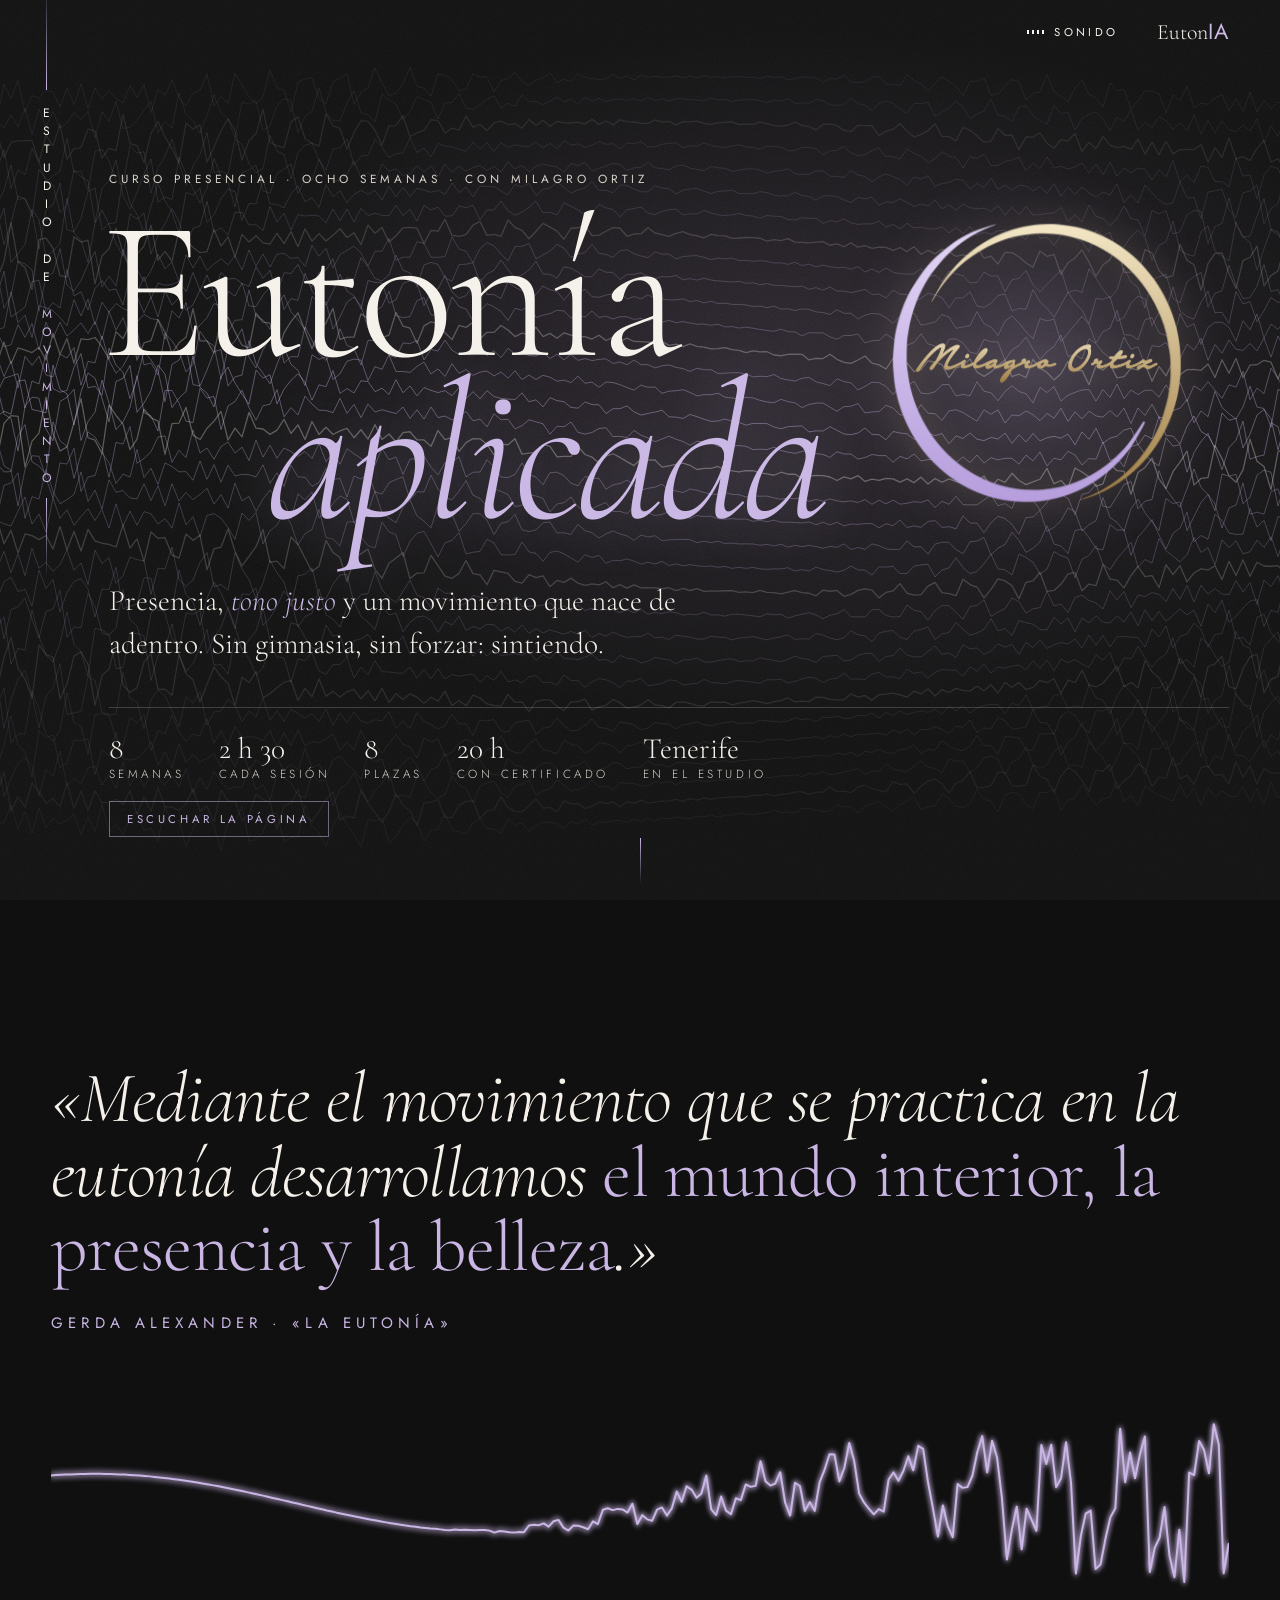
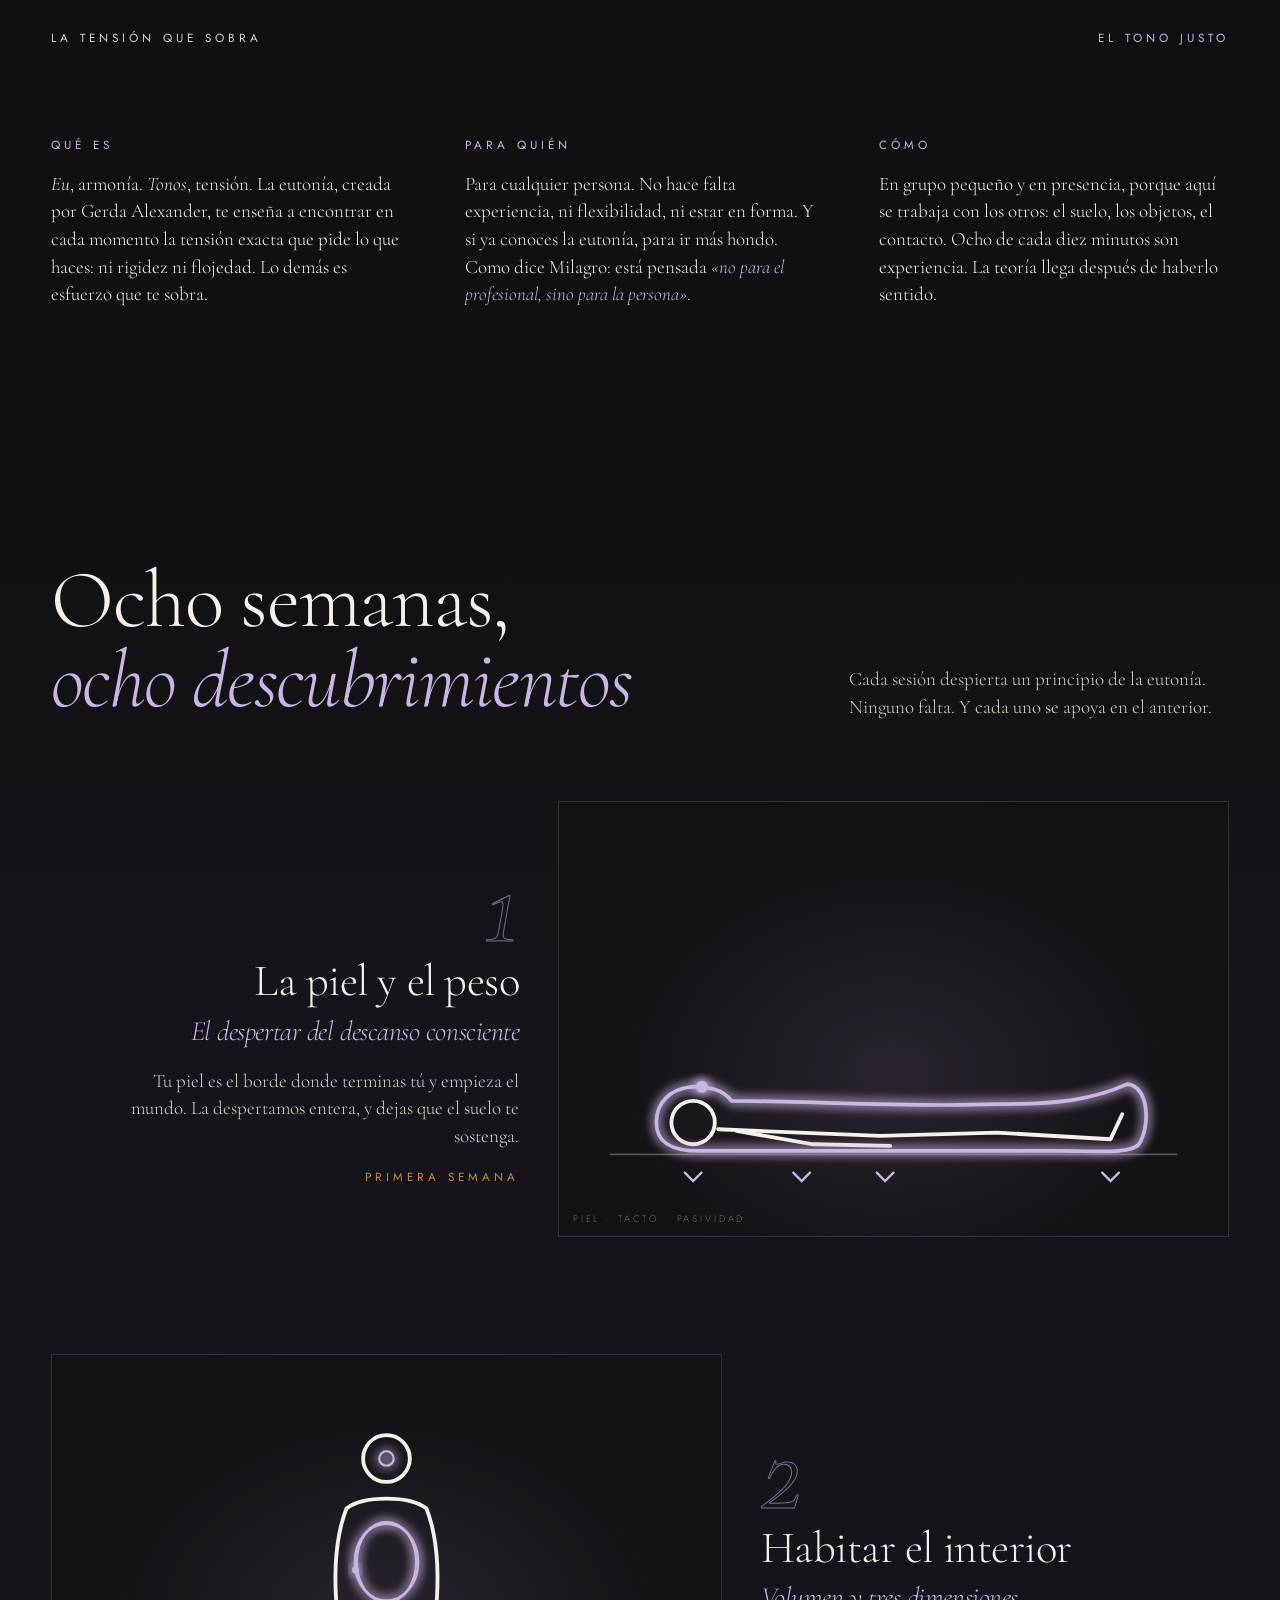
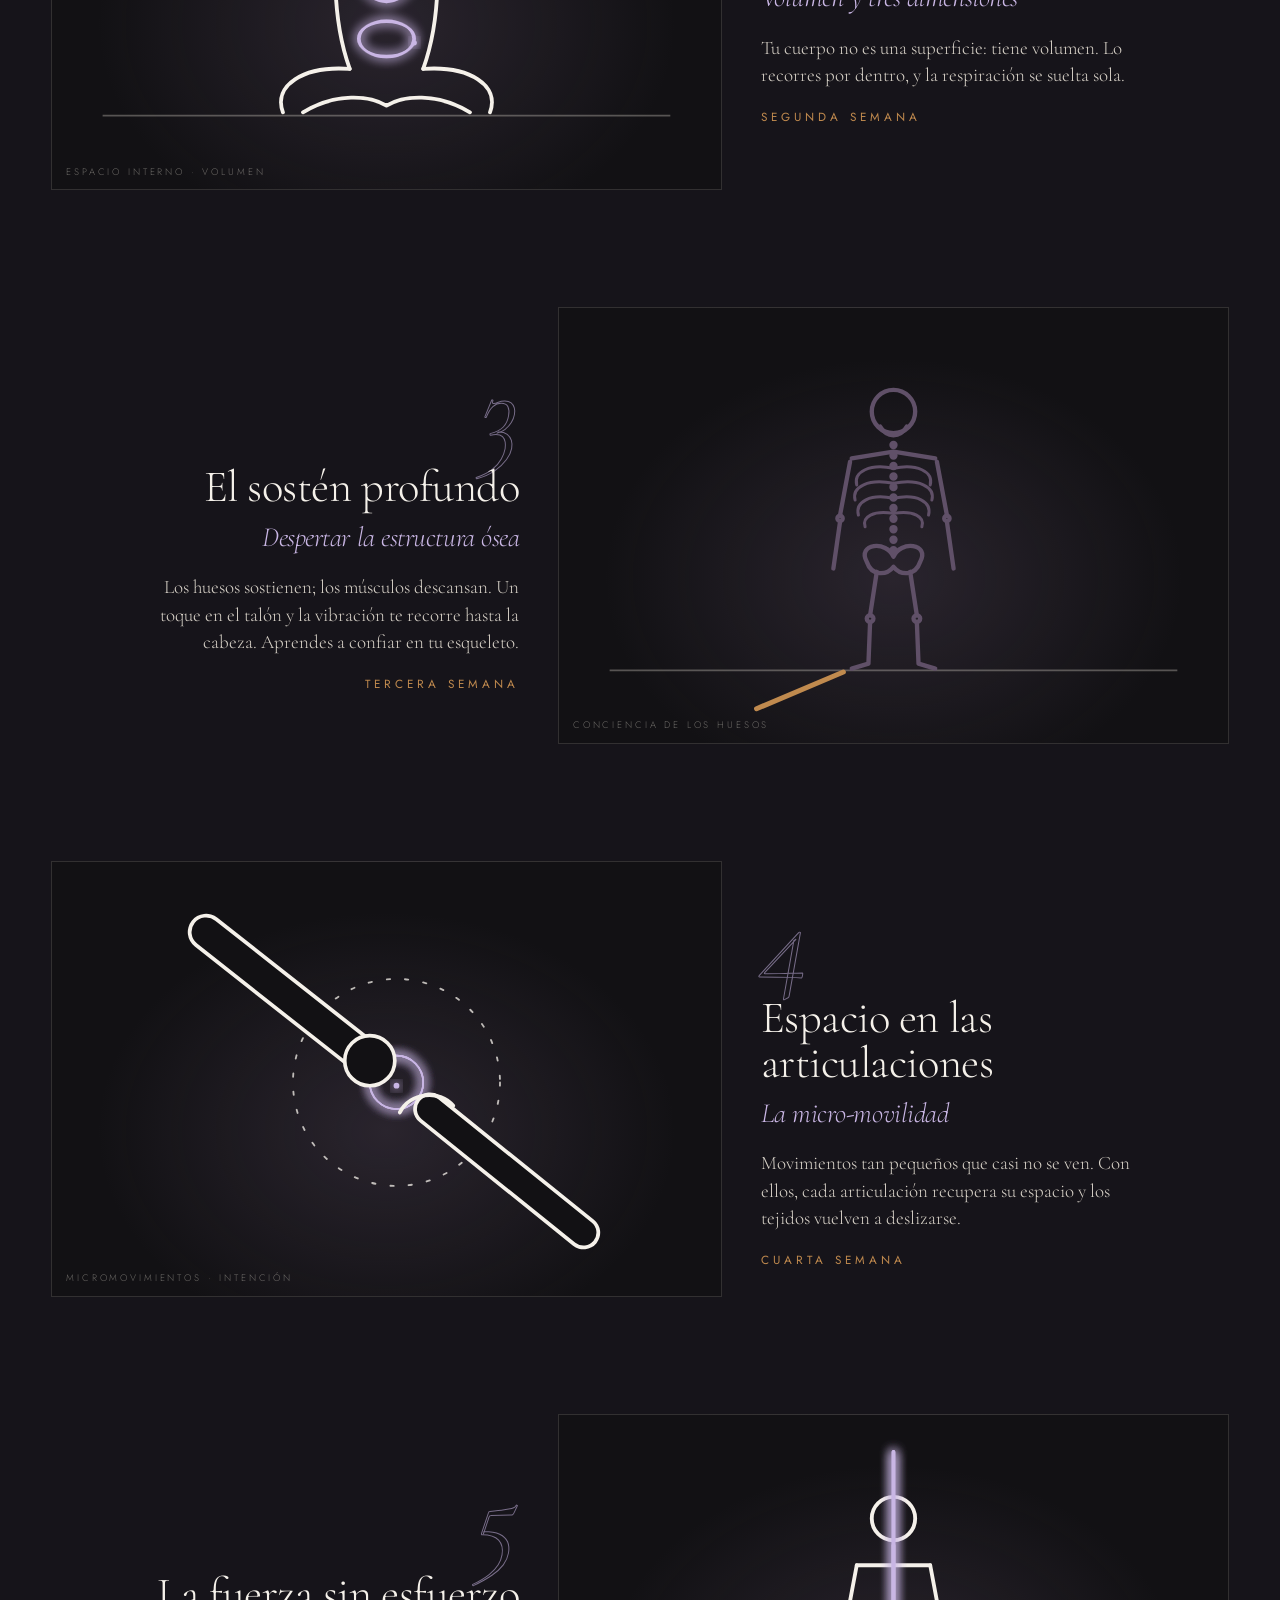
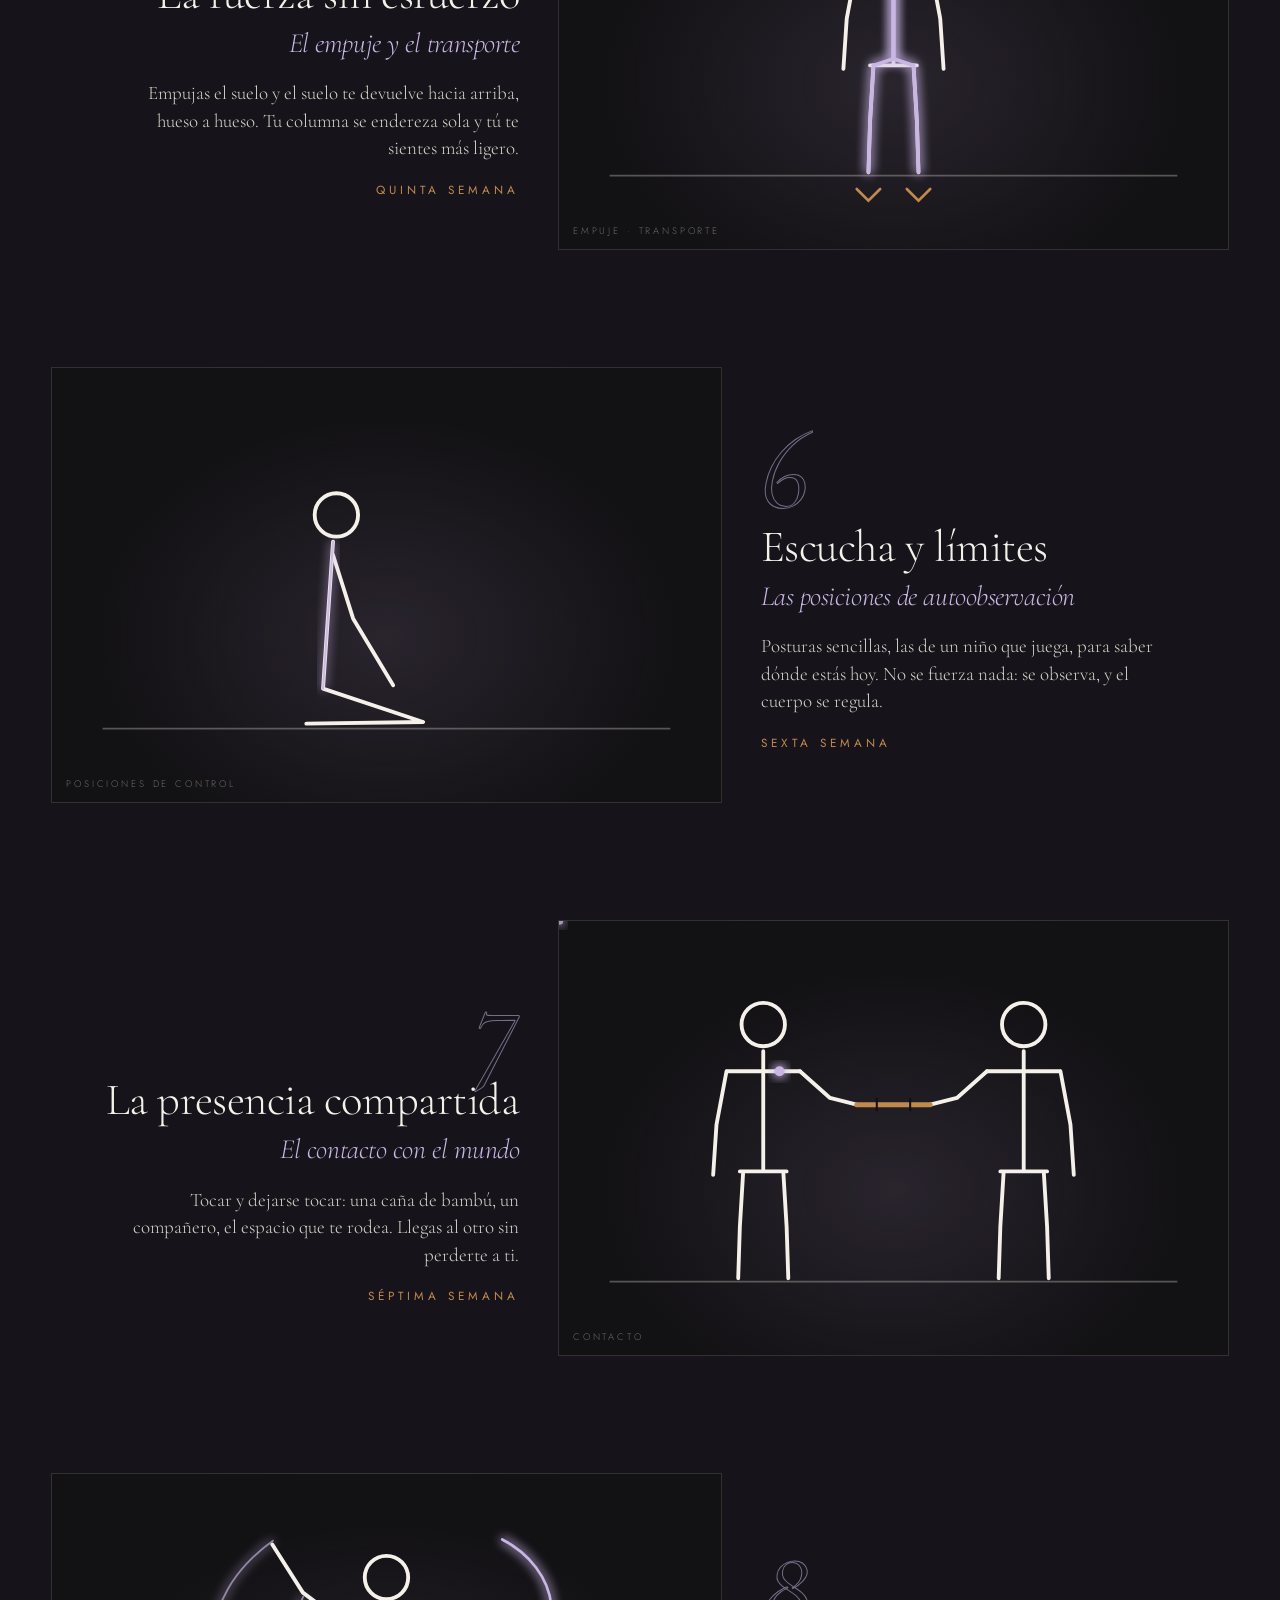
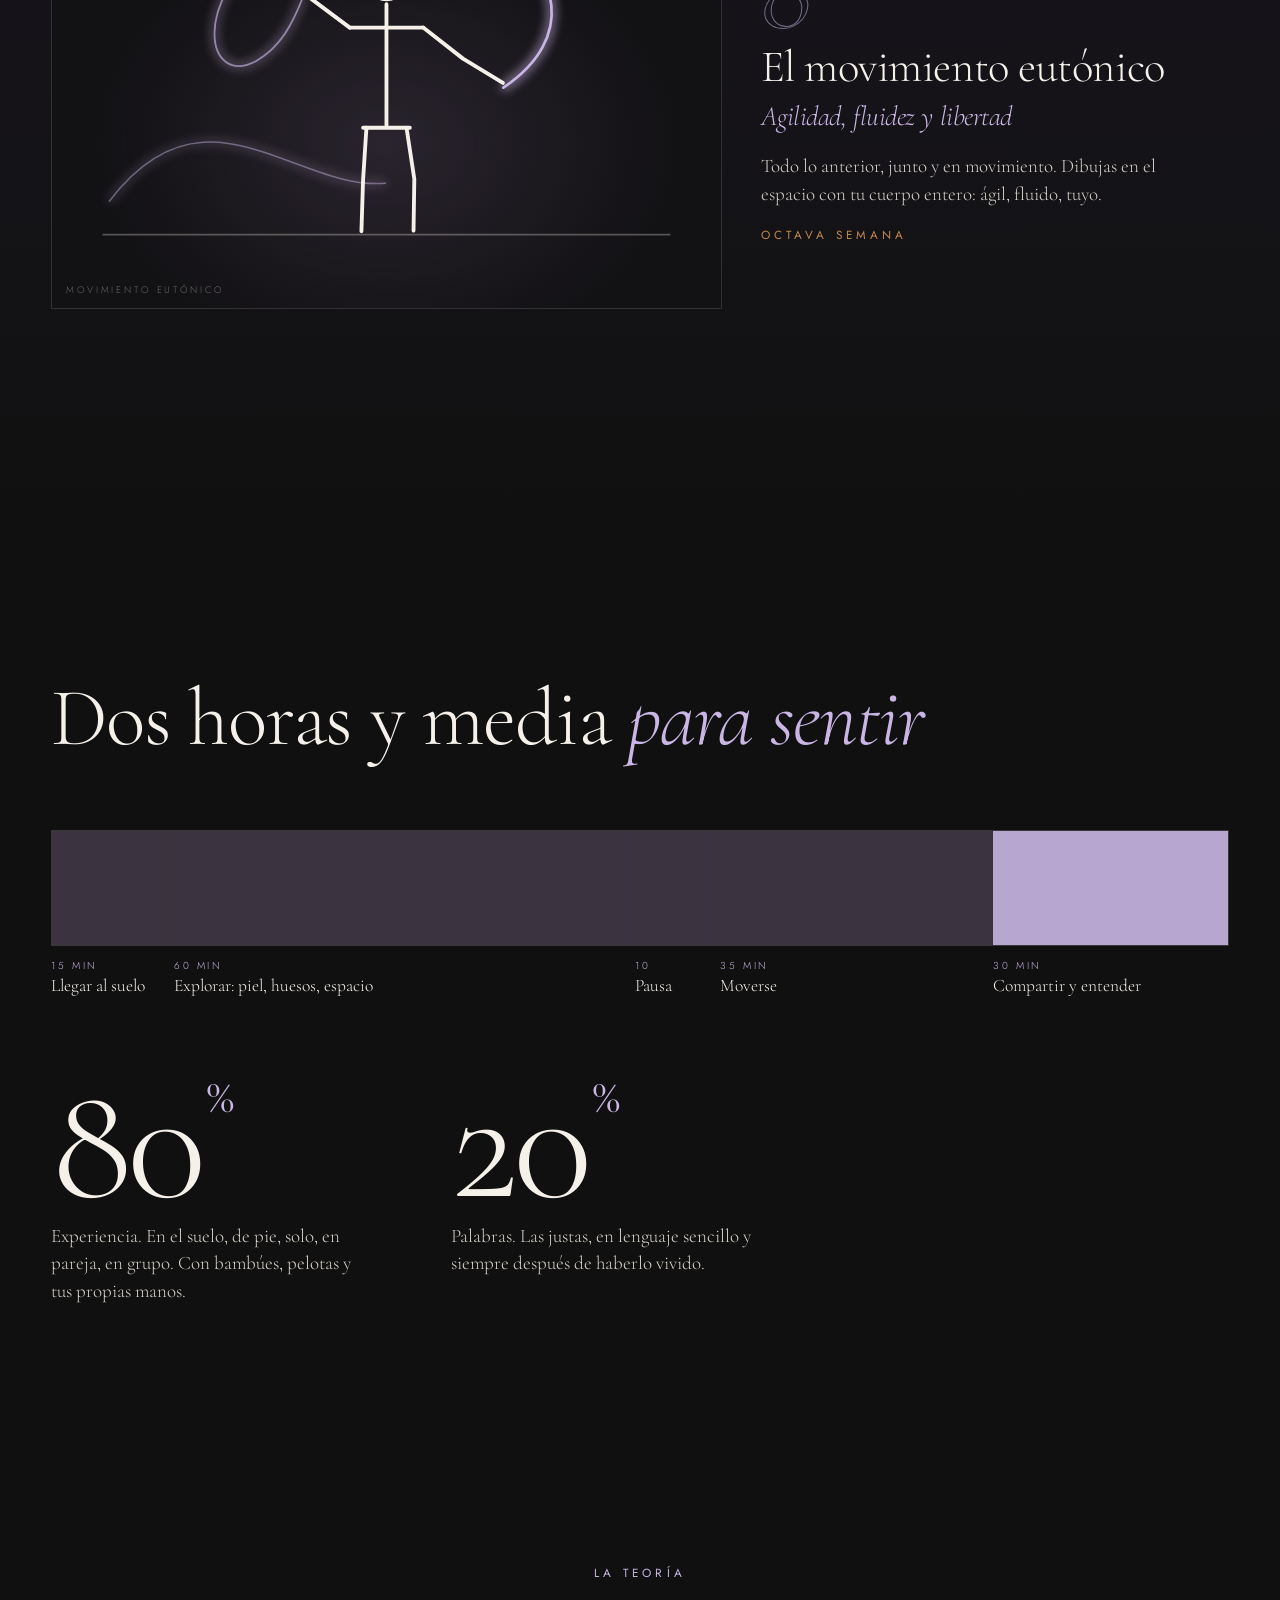
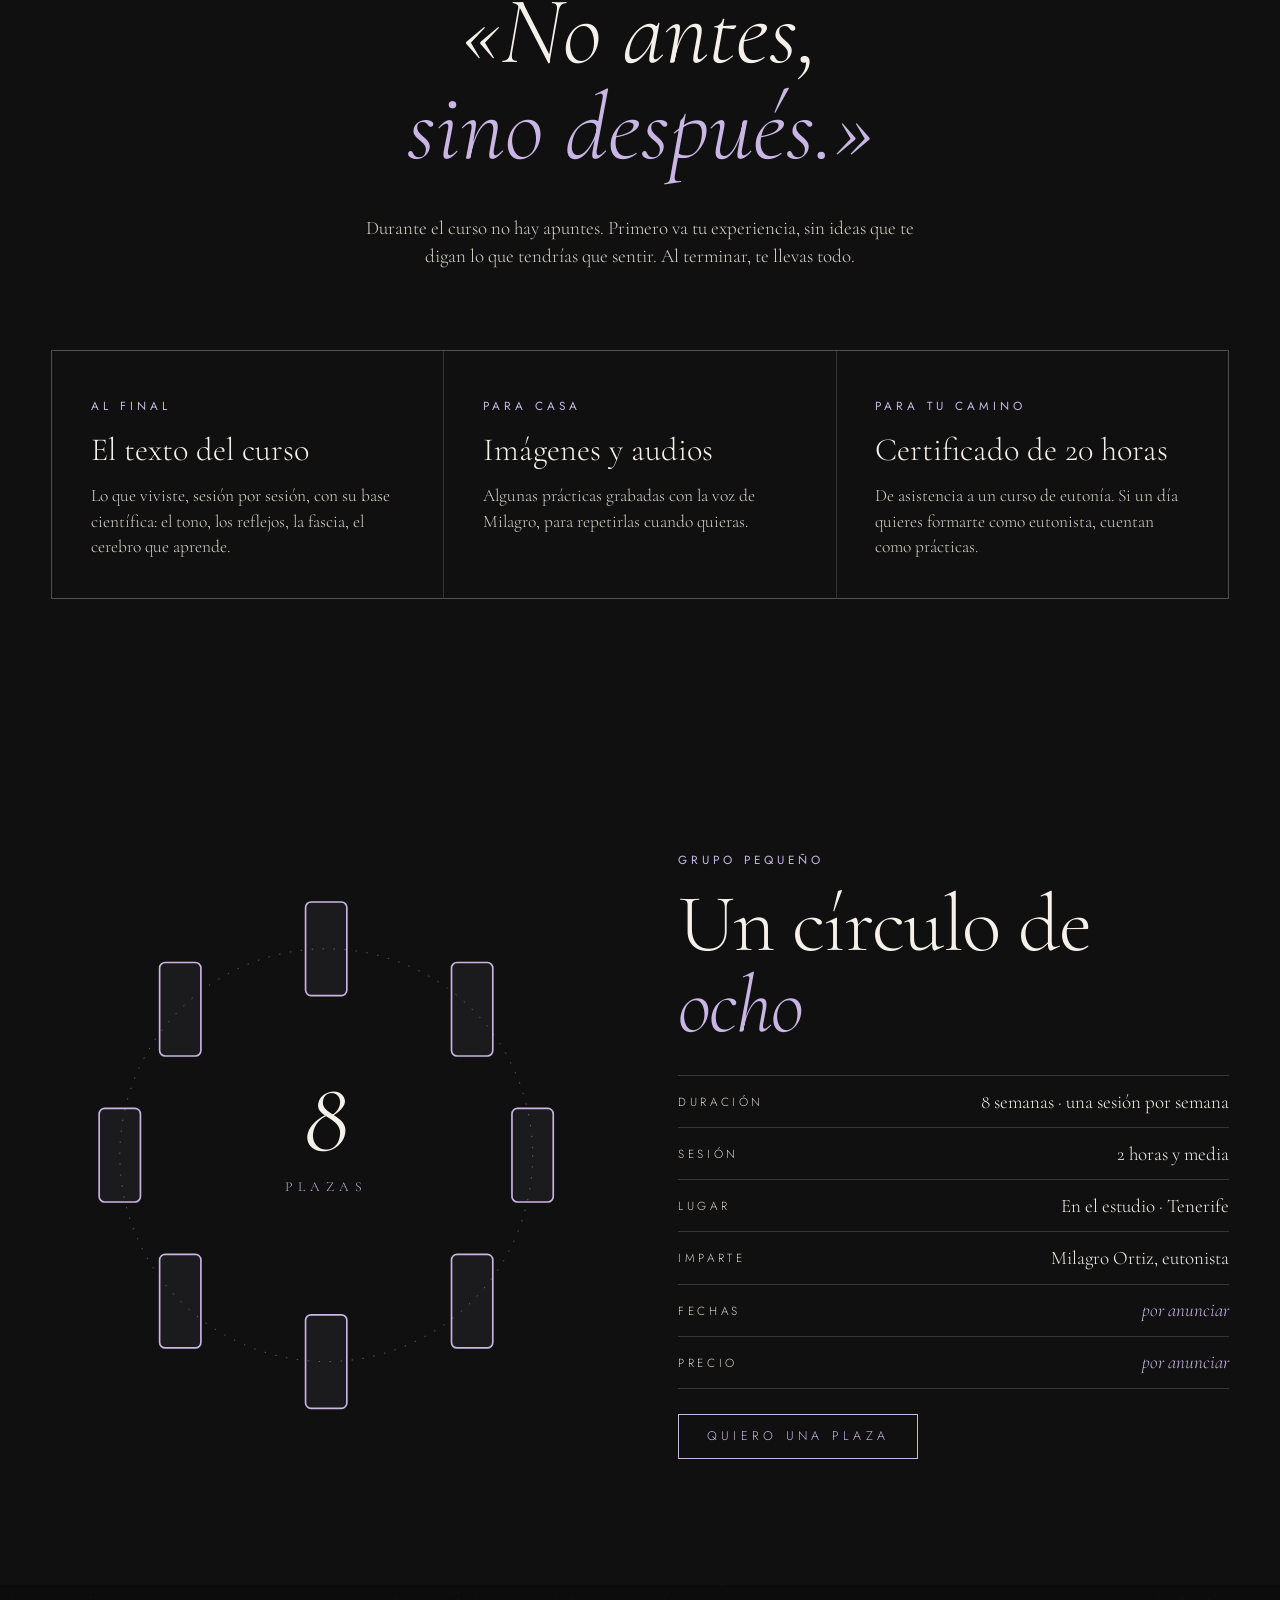
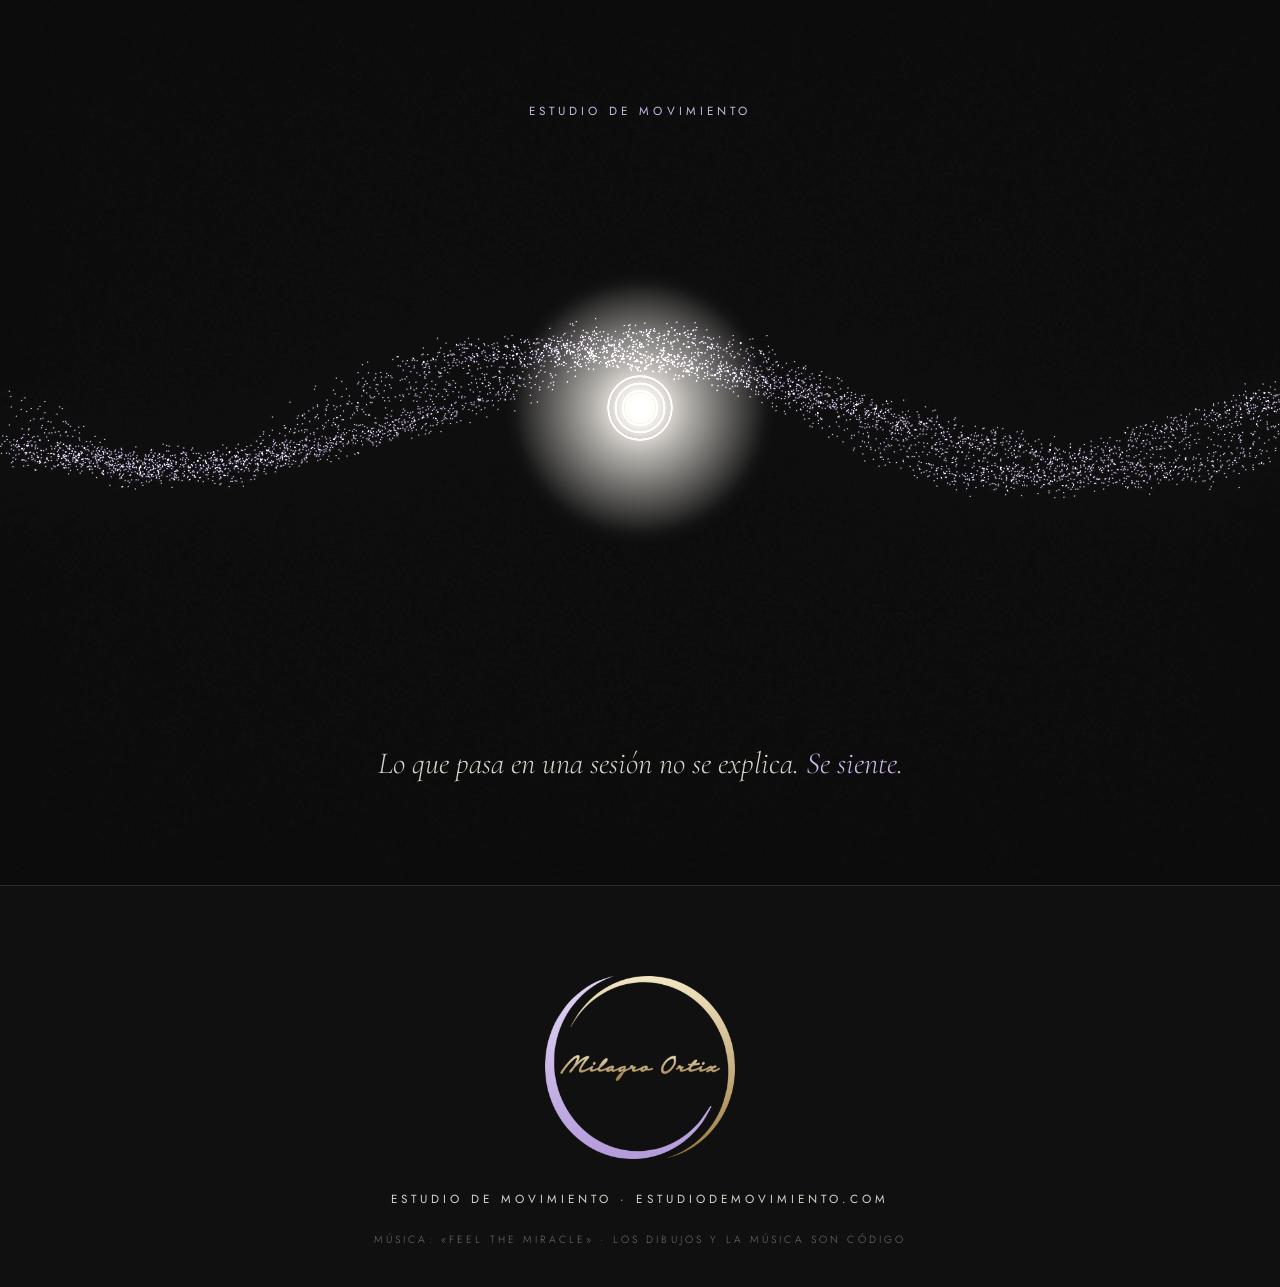
==== curso-eutonia-aplicada/index.html @ 8313f7eb "Curso de eutonía: dirección /curso-eutonia-aplicada/ y HTML liviano (estilos y guion aparte) para la" ====
<!doctype html>
<html lang="es">
<head>
<meta charset="utf-8">
<title>Eutonía aplicada · Curso de 8 semanas · Estudio de Movimiento</title>
<meta name="description" content="Curso presencial de eutonía aplicada con Milagro Ortiz: ocho semanas de presencia, tono justo y movimiento.">
<meta name="viewport" content="width=device-width, initial-scale=1">
<meta name="robots" content="index, follow, max-image-preview:large">
<link rel="canonical" href="https://estudiodemovimiento.es/curso-eutonia-aplicada/">
<meta property="og:type" content="website">
<meta property="og:locale" content="es_ES">
<meta property="og:site_name" content="Estudio de Movimiento · Milagro Ortiz">
<meta property="og:title" content="Eutonía aplicada · Curso de 8 semanas con Milagro Ortiz">
<meta property="og:description" content="Presencia, tono justo y un movimiento que nace de adentro. Curso presencial en el Estudio de Movimiento, Tenerife. Ocho plazas.">
<meta property="og:url" content="https://estudiodemovimiento.es/curso-eutonia-aplicada/">
<meta property="og:image" content="https://estudiodemovimiento.es/curso-eutonia-aplicada/og.jpg">
<meta property="og:image:secure_url" content="https://estudiodemovimiento.es/curso-eutonia-aplicada/og.jpg">
<meta property="og:image:type" content="image/jpeg">
<meta property="og:image:width" content="1200">
<meta property="og:image:height" content="630">
<meta property="og:image:alt" content="Eutonía aplicada: el título del curso junto al emblema de Milagro Ortiz y el banderín del Estudio de Movimiento.">
<meta name="twitter:card" content="summary_large_image">
<meta name="twitter:title" content="Eutonía aplicada · Curso de 8 semanas con Milagro Ortiz">
<meta name="twitter:description" content="Presencia, tono justo y un movimiento que nace de adentro. Curso presencial en el Estudio de Movimiento, Tenerife. Ocho plazas.">
<meta name="twitter:image" content="https://estudiodemovimiento.es/curso-eutonia-aplicada/og.jpg">
<link rel="preconnect" href="https://fonts.googleapis.com">
<link rel="preconnect" href="https://fonts.gstatic.com" crossorigin>
<link href="https://fonts.googleapis.com/css2?family=Cormorant+Garamond:ital,wght@0,300;0,400;0,500;1,300;1,400&family=Jost:wght@300;400;500&display=swap" rel="stylesheet">
<link rel="stylesheet" href="estilos.css?v=1">
</head>
<body>

<svg width="0" height="0" style="position:absolute" aria-hidden="true">
  <defs>
    <filter id="brillo" x="-60%" y="-60%" width="220%" height="220%">
      <feGaussianBlur stdDeviation="3.2" result="b"/>
      <feMerge><feMergeNode in="b"/><feMergeNode in="b"/><feMergeNode in="SourceGraphic"/></feMerge>
    </filter>
  </defs>
</svg>

<header>
  <a class="marca" href="#arriba" aria-label="Estudio de Movimiento">
    <span>Estudio de Movimiento</span>
  </a>
  <div class="der">
    <button class="sonido" id="sonido" aria-pressed="false" aria-label="Activar o apagar el sonido"><i><b></b><b></b><b></b><b></b></i><span>Sonido</span></button>
    <a class="eutonia" href="#sesiones">Euton<b>IA</b></a>
  </div>
</header>

<main id="arriba">

<!-- =================== HÉROE =================== -->
<div class="heroe">
  <canvas id="tono" aria-hidden="true"></canvas>
  <a class="banderin" id="banderin" href="#arriba" aria-label="Estudio de Movimiento"><span style="--i:0">E</span><span style="--i:1">S</span><span style="--i:2">T</span><span style="--i:3">U</span><span style="--i:4">D</span><span style="--i:5">I</span><span style="--i:6">O</span><span class="hueco"></span><span style="--i:7">D</span><span style="--i:8">E</span><span class="hueco"></span><span class="st" style="--i:9">M</span><span class="st" style="--i:10">O</span><span class="st" style="--i:11">V</span><span class="st" style="--i:12">I</span><span class="st" style="--i:13">M</span><span class="st" style="--i:14">I</span><span class="st" style="--i:15">E</span><span class="st" style="--i:16">N</span><span class="st" style="--i:17">T</span><span class="st" style="--i:18">O</span></a>
  <div class="caja">
    <p class="rot sube">Curso presencial · ocho semanas · con Milagro Ortiz</p>
    <h1 class="sube">Eutonía <i>aplicada</i></h1>
    <p class="sub sube">Presencia, <em class="lav">tono justo</em> y un movimiento que nace de adentro. Sin gimnasia, sin forzar: sintiendo.</p>
    <div class="datos sube">
      <div><b>8</b>semanas</div>
      <div><b>2 h 30</b>cada sesión</div>
      <div><b>8</b>plazas</div>
      <div><b>20 h</b>con certificado</div>
      <div><b>Tenerife</b>en el estudio</div>
    </div>
    <button class="invita sube" id="invita">Escuchar la página</button>
    <span class="sello" id="sello" title="Milagro Ortiz">
      <svg viewBox="-60 -60 720 699" role="img" aria-label="Emblema de Milagro Ortiz">
        <defs>
          <mask id="mLila" maskUnits="userSpaceOnUse" x="-60" y="-60" width="720" height="699"><path class="pm pl" d="M277.2,29 A262,262 0 1 0 550.6,366.6" pathLength="1" fill="none" stroke="#fff" stroke-width="190"/></mask>
          <mask id="mOro" maskUnits="userSpaceOnUse" x="-60" y="-60" width="720" height="699"><path class="pm po" d="M52.3,204.7 A262,262 0 1 1 322.8,551" pathLength="1" fill="none" stroke="#fff" stroke-width="190"/></mask>
          <linearGradient id="gFirma" x1="0" x2="1"><stop offset="0" stop-color="#fff"/><stop offset=".8" stop-color="#fff"/><stop offset="1" stop-color="#fff" stop-opacity="0"/></linearGradient>
          <mask id="mFirma" maskUnits="userSpaceOnUse" x="0" y="225" width="600" height="130"><rect class="fm" x="30" y="228" width="660" height="124" fill="url(#gFirma)"/></mask>
        </defs>
        <circle class="pulso" cx="300" cy="290" r="262"/><circle class="pulso b" cx="300" cy="290" r="262"/>
        <g class="giro gl"><image href="img/arco-lila.png" width="600" height="579" mask="url(#mLila)"/></g>
        <g class="giro go"><image href="img/arco-oro.png" width="600" height="579" mask="url(#mOro)"/></g>
        <image href="img/firma-oro.png" x="48" y="248.4" width="504" height="82.3" mask="url(#mFirma)"/>
        <g class="punta tl"><circle r="8"/><circle r="5"/><circle r="3"/></g>
        <g class="punta to"><circle r="8"/><circle r="5"/><circle r="3"/></g>
      </svg>
    </span>
  </div>
  <span class="baja"></span>
</div>

<!-- =================== PROMESA =================== -->
<section class="promesa" id="promesa">
  <div class="ancho">
    <blockquote class="ver">«Mediante el movimiento que se practica en la eutonía desarrollamos <b>el mundo interior, la presencia y la belleza</b>.»
      <cite class="rot">Gerda Alexander · «La eutonía»</cite>
    </blockquote>
    <svg id="linea" viewBox="0 0 1400 220" preserveAspectRatio="none" aria-hidden="true">
      <polyline id="trazo" fill="none" stroke="#C9B6E4" stroke-width="2" stroke-linejoin="round" stroke-linecap="round" filter="url(#brillo)" vector-effect="non-scaling-stroke"/>
    </svg>
    <div class="polos"><span class="rot">La tensión que sobra</span><span class="rot lav">El tono justo</span></div>

    <div class="dos">
      <div class="ver">
        <span class="rot">Qué es</span>
        <p><em>Eu</em>, armonía. <em>Tonos</em>, tensión. La eutonía, creada por Gerda Alexander, te enseña a encontrar en cada momento la tensión exacta que pide lo que haces: ni rigidez ni flojedad. Lo demás es esfuerzo que te sobra.</p>
      </div>
      <div class="ver">
        <span class="rot">Para quién</span>
        <p>Para cualquier persona. No hace falta experiencia, ni flexibilidad, ni estar en forma. Y si ya conoces la eutonía, para ir más hondo. Como dice Milagro: está pensada <em class="lav">«no para el profesional, sino para la persona»</em>.</p>
      </div>
      <div class="ver">
        <span class="rot">Cómo</span>
        <p>En grupo pequeño y en presencia, porque aquí se trabaja con los otros: el suelo, los objetos, el contacto. Ocho de cada diez minutos son experiencia. La teoría llega después de haberlo sentido.</p>
      </div>
    </div>
  </div>
</section>

<!-- =================== SESIONES =================== -->
<section class="sesiones" id="sesiones">
  <div class="ancho">
    <div class="cab ver">
      <h2>Ocho semanas,<br><i>ocho descubrimientos</i></h2>
      <p>Cada sesión despierta un principio de la eutonía. Ninguno falta. Y cada uno se apoya en el anterior.</p>
    </div>

    <!-- 1 -->
    <article class="sesion" id="s1">
      <div class="escena ver" data-pie="piel · tacto · pasividad">
        <svg class="e" viewBox="0 0 400 260" aria-hidden="true">
          <line class="f" x1="30" y1="211" x2="370" y2="211"/>
          <path class="onda" d="M60,211 A140,22 0 0 0 340,211"/><path class="onda" d="M60,211 A140,22 0 0 0 340,211"/><path class="onda" d="M60,211 A140,22 0 0 0 340,211"/>
          <circle class="l" cx="80" cy="192" r="13"/>
          <path class="l" d="M95,196 L192,200 L262,198 L330,202 L337,187"/>
          <path class="l" d="M106,197 L152,205 L198,206"/>
          <path class="g piel" pathLength="1" d="M58,192 C58,166 94,166 103,179 C150,179 205,183 262,181 C300,181 320,178 340,169 C353,170 354,194 347,205 C342,211 322,209 300,209 L84,209 C64,209 58,202 58,192 Z"/>
          <circle class="gd" r="3.6"><animateMotion dur="7s" repeatCount="indefinite" calcMode="linear" keyPoints="0;1;1" keyTimes="0;.85;1" path="M58,192 C58,166 94,166 103,179 C150,179 205,183 262,181 C300,181 320,178 340,169 C353,170 354,194 347,205 C342,211 322,209 300,209 L84,209 C64,209 58,202 58,192 Z"/></circle>
          <g class="peso" fill="none" stroke="#C9B6E4" stroke-width="1.4" stroke-linecap="round">
            <path d="M75,222 l5,5 l5,-5"/><path d="M140,222 l5,5 l5,-5"/><path d="M190,222 l5,5 l5,-5"/><path d="M325,222 l5,5 l5,-5"/>
          </g>
        </svg>
      </div>
      <div class="texto ver">
        <span class="num">1</span>
        <h3>La piel y el peso<i>El despertar del descanso consciente</i></h3>
        <p>Tu piel es el borde donde terminas tú y empieza el mundo. La despertamos entera, y dejas que el suelo te sostenga.</p>
        <span class="rot">Primera semana</span>
      </div>
    </article>

    <!-- 2 -->
    <article class="sesion" id="s2">
      <div class="escena ver" data-pie="espacio interno · volumen">
        <svg class="e" viewBox="0 0 400 260" aria-hidden="true">
          <line class="f" x1="30" y1="216" x2="370" y2="216"/>
          <g class="respira">
            <circle class="l" cx="200" cy="62" r="14"/>
            <path class="l" d="M176,92 C166,118 168,160 178,188 M224,92 C234,118 232,160 222,188 M176,92 C186,84 214,84 224,92"/>
            <path class="l" d="M178,188 C150,186 132,198 138,214 M222,188 C250,186 268,198 262,214 M150,214 C170,202 190,204 200,210 C210,204 230,202 250,214"/>
            <g class="g" style="stroke-width:1.3">
              <ellipse cx="200" cy="124" rx="19" ry="24"><animate attributeName="rx" values="19;2;19" dur="5s" repeatCount="indefinite"/></ellipse>
              <ellipse cx="200" cy="124" rx="19" ry="24"><animate attributeName="ry" values="24;3;24" dur="7s" repeatCount="indefinite"/></ellipse>
              <ellipse cx="200" cy="124" rx="19" ry="24" opacity=".45"/>
              <ellipse cx="200" cy="170" rx="17" ry="11"><animate attributeName="rx" values="17;2;17" dur="6s" repeatCount="indefinite"/></ellipse>
              <ellipse cx="200" cy="170" rx="17" ry="11"><animate attributeName="ry" values="11;1.5;11" dur="4.4s" repeatCount="indefinite"/></ellipse>
              <ellipse cx="200" cy="170" rx="17" ry="11" opacity=".45"/>
              <circle cx="200" cy="62" r="7"><animate attributeName="r" values="4;9;4" dur="5.5s" repeatCount="indefinite"/></circle>
            </g>
            <circle class="gd" r="2"><animateMotion dur="5s" repeatCount="indefinite" path="M181,124 a19,24 0 1,0 38,0 a19,24 0 1,0 -38,0"/></circle>
            <circle class="gd" r="1.6"><animateMotion dur="6.5s" repeatCount="indefinite" path="M217,170 a17,11 0 1,1 -34,0 a17,11 0 1,1 34,0"/></circle>
          </g>
        </svg>
      </div>
      <div class="texto ver">
        <span class="num">2</span>
        <h3>Habitar el interior<i>Volumen y tres dimensiones</i></h3>
        <p>Tu cuerpo no es una superficie: tiene volumen. Lo recorres por dentro, y la respiración se suelta sola.</p>
        <span class="rot">Segunda semana</span>
      </div>
    </article>

    <!-- 3 -->
    <article class="sesion" id="s3">
      <div class="escena ver" data-pie="conciencia de los huesos">
        <svg class="e" viewBox="0 0 400 260" aria-hidden="true">
          <line class="f" x1="30" y1="217" x2="370" y2="217"/>
          <g fill="none" stroke-width="2.6" stroke-linecap="round" stroke-linejoin="round">
            <g class="hueso b1"><path d="M186,188 L185,213 L175,216"/><path d="M214,188 L215,213 L225,216"/></g>
            <g class="hueso b2"><path d="M190,158 L186,184"/><path d="M210,158 L214,184"/><circle cx="186" cy="186" r="2"/><circle cx="214" cy="186" r="2"/></g>
            <g class="hueso b3"><path d="M184,152 C178,141 196,139 200,149 C204,139 222,141 216,152 C213,161 204,160 200,155 C196,160 187,161 184,152 Z"/></g>
            <g class="hueso b4"><path d="M200,82 L200,146" stroke-dasharray=".1 6.2" stroke-width="5"/>
              <path d="M200,96 C186,93 176,98 178,106 M200,105 C185,102 175,107 177,115 M200,114 C186,111 177,116 179,124 M200,123 C188,121 181,125 183,131" stroke-width="1.8"/>
              <path d="M200,96 C214,93 224,98 222,106 M200,105 C215,102 225,107 223,115 M200,114 C214,111 223,116 221,124 M200,123 C212,121 219,125 217,131" stroke-width="1.8"/></g>
            <g class="hueso b5"><path d="M200,86 L175,90 M200,86 L225,90"/><path d="M174,92 L168,124 M168,128 L164,156"/><path d="M226,92 L232,124 M232,128 L236,156"/><circle cx="168" cy="126" r="1.6"/><circle cx="232" cy="126" r="1.6"/></g>
            <g class="hueso b6"><circle cx="200" cy="62" r="13"/><path d="M192,71 C196,78 204,78 208,71"/></g>
          </g>
          <path class="m cana" d="M118,240 L170,218"/>
          <circle class="toque" cx="178" cy="216" r="6"/>
        </svg>
      </div>
      <div class="texto ver">
        <span class="num">3</span>
        <h3>El sostén profundo<i>Despertar la estructura ósea</i></h3>
        <p>Los huesos sostienen; los músculos descansan. Un toque en el talón y la vibración te recorre hasta la cabeza. Aprendes a confiar en tu esqueleto.</p>
        <span class="rot">Tercera semana</span>
      </div>
    </article>

    <!-- 4 -->
    <article class="sesion" id="s4">
      <div class="escena ver" data-pie="micromovimientos · intención">
        <svg class="e" viewBox="0 0 400 260" aria-hidden="true">
          <circle class="t gira" cx="206" cy="132" r="62" stroke-dasharray="2 9"/>
          <circle class="g espacio" cx="206" cy="132" r="16" style="stroke-width:1"/><circle class="g espacio" cx="206" cy="132" r="16" style="stroke-width:1"/><circle class="g espacio" cx="206" cy="132" r="16" style="stroke-width:1"/>
          <g>
            <path d="M92,42 L186,116" stroke="#F5F1EA" stroke-width="22" stroke-linecap="round"/><path d="M92,42 L186,116" stroke="#121114" stroke-width="17.5" stroke-linecap="round"/>
            <circle cx="190" cy="119" r="15" fill="#121114" stroke="#F5F1EA" stroke-width="2.2"/>
          </g>
          <g class="tibia">
            <path d="M226,148 L318,222" stroke="#F5F1EA" stroke-width="20" stroke-linecap="round"/><path d="M226,148 L318,222" stroke="#121114" stroke-width="15.5" stroke-linecap="round"/>
            <path class="l" d="M208,150 C214,138 232,136 240,146"/>
          </g>
          <circle class="gd" cx="206" cy="134" r="2.4"><animate attributeName="r" values="1.5;4;1.5" dur="3s" repeatCount="indefinite"/></circle>
        </svg>
      </div>
      <div class="texto ver">
        <span class="num">4</span>
        <h3>Espacio en las articulaciones<i>La micro-movilidad</i></h3>
        <p>Movimientos tan pequeños que casi no se ven. Con ellos, cada articulación recupera su espacio y los tejidos vuelven a deslizarse.</p>
        <span class="rot">Cuarta semana</span>
      </div>
    </article>

    <!-- 5 -->
    <article class="sesion" id="s5">
      <div class="escena ver" data-pie="empuje · transporte">
        <svg class="e" viewBox="0 0 400 260" aria-hidden="true">
          <line class="f" x1="30" y1="216" x2="370" y2="216"/>
          <g class="crece">
            <circle class="l" cx="200" cy="62" r="13"/>
            <path class="l" d="M200,78 L200,150 M178,90 L222,90 M186,150 L214,150"/>
            <path class="l" d="M188,150 L186,183 L185,214 M212,150 L214,183 L215,214"/>
            <path class="l" d="M178,90 L172,122 L170,152 M222,90 L228,122 L230,152"/>
            <path class="g sube5" pathLength="1" d="M185,214 L186,183 L188,150 L200,146 L200,78 L200,22"/>
            <path class="g sube5" pathLength="1" d="M215,214 L214,183 L212,150 L200,146 L200,78 L200,22"/>
          </g>
          <circle class="g corona" cx="200" cy="34" r="9" style="stroke-width:1"/>
          <g class="empuja" fill="none" stroke="#C08A4E" stroke-width="1.6" stroke-linecap="round">
            <path d="M178,224 l7,7 l7,-7"/><path d="M208,224 l7,7 l7,-7"/>
          </g>
        </svg>
      </div>
      <div class="texto ver">
        <span class="num">5</span>
        <h3>La fuerza sin esfuerzo<i>El empuje y el transporte</i></h3>
        <p>Empujas el suelo y el suelo te devuelve hacia arriba, hueso a hueso. Tu columna se endereza sola y tú te sientes más ligero.</p>
        <span class="rot">Quinta semana</span>
      </div>
    </article>

    <!-- 6 -->
    <article class="sesion" id="s6">
      <div class="escena ver" data-pie="posiciones de control">
        <svg class="e" viewBox="0 0 400 260" aria-hidden="true">
          <line class="f" x1="30" y1="216" x2="370" y2="216"/>
          <!-- posturas: talones · pliegue · cuclillas -->
          <circle class="l" r="13" cx="170" cy="88">
            <animate attributeName="cx" dur="12s" repeatCount="indefinite" values="170;170;262;262;170;170;206;206;170" keyTimes="0;.14;.25;.42;.53;.6;.72;.9;1" calcMode="spline" keySplines=".4 0 .2 1;.4 0 .2 1;.4 0 .2 1;.4 0 .2 1;.4 0 .2 1;.4 0 .2 1;.4 0 .2 1;.4 0 .2 1"/>
            <animate attributeName="cy" dur="12s" repeatCount="indefinite" values="88;88;196;196;88;88;92;92;88" keyTimes="0;.14;.25;.42;.53;.6;.72;.9;1" calcMode="spline" keySplines=".4 0 .2 1;.4 0 .2 1;.4 0 .2 1;.4 0 .2 1;.4 0 .2 1;.4 0 .2 1;.4 0 .2 1;.4 0 .2 1"/>
          </circle>
          <path class="l" d="M168,104 L162,192 L222,212 L152,213">
            <animate attributeName="d" dur="12s" repeatCount="indefinite" keyTimes="0;.14;.25;.42;.53;.6;.72;.9;1" calcMode="spline" keySplines=".4 0 .2 1;.4 0 .2 1;.4 0 .2 1;.4 0 .2 1;.4 0 .2 1;.4 0 .2 1;.4 0 .2 1;.4 0 .2 1"
              values="M168,104 L162,192 L222,212 L152,213;M168,104 L162,192 L222,212 L152,213;M246,186 L166,186 L222,212 L152,213;M246,186 L166,186 L222,212 L152,213;M168,104 L162,192 L222,212 L152,213;M168,104 L162,192 L222,212 L152,213;M202,108 L176,186 L232,166 L204,213;M202,108 L176,186 L232,166 L204,213;M168,104 L162,192 L222,212 L152,213"/>
          </path>
          <path class="l" d="M168,112 L180,150 L204,190">
            <animate attributeName="d" dur="12s" repeatCount="indefinite" keyTimes="0;.14;.25;.42;.53;.6;.72;.9;1" calcMode="spline" keySplines=".4 0 .2 1;.4 0 .2 1;.4 0 .2 1;.4 0 .2 1;.4 0 .2 1;.4 0 .2 1;.4 0 .2 1;.4 0 .2 1"
              values="M168,112 L180,150 L204,190;M168,112 L180,150 L204,190;M240,190 L276,204 L312,211;M240,190 L276,204 L312,211;M168,112 L180,150 L204,190;M168,112 L180,150 L204,190;M202,116 L232,128 L262,136;M202,116 L232,128 L262,136;M168,112 L180,150 L204,190"/>
          </path>
          <path class="g" style="stroke-width:1.2" d="M168,104 L162,192" opacity=".9">
            <animate attributeName="d" dur="12s" repeatCount="indefinite" keyTimes="0;.14;.25;.42;.53;.6;.72;.9;1" calcMode="spline" keySplines=".4 0 .2 1;.4 0 .2 1;.4 0 .2 1;.4 0 .2 1;.4 0 .2 1;.4 0 .2 1;.4 0 .2 1;.4 0 .2 1"
              values="M168,104 L162,192;M168,104 L162,192;M246,186 L166,186;M246,186 L166,186;M168,104 L162,192;M168,104 L162,192;M202,108 L176,186;M202,108 L176,186;M168,104 L162,192"/>
          </path>
        </svg>
      </div>
      <div class="texto ver">
        <span class="num">6</span>
        <h3>Escucha y límites<i>Las posiciones de autoobservación</i></h3>
        <p>Posturas sencillas, las de un niño que juega, para saber dónde estás hoy. No se fuerza nada: se observa, y el cuerpo se regula.</p>
        <span class="rot">Sexta semana</span>
      </div>
    </article>

    <!-- 7 -->
    <article class="sesion" id="s7">
      <div class="escena ver" data-pie="contacto">
        <svg class="e" viewBox="0 0 400 260" aria-hidden="true">
          <line class="f" x1="30" y1="216" x2="370" y2="216"/>
          <circle class="aura" cx="122" cy="132" r="66" style="transform-origin:122px 132px"/><circle class="aura b" cx="122" cy="132" r="66" style="transform-origin:122px 132px"/>
          <circle class="aura" cx="278" cy="132" r="66" style="transform-origin:278px 132px;animation-delay:1.2s"/><circle class="aura b" cx="278" cy="132" r="66" style="transform-origin:278px 132px;animation-delay:3.7s"/>
          <g>
            <circle class="l" cx="122" cy="62" r="13"/>
            <path class="l" d="M122,78 L122,150 M100,90 L144,90 M108,150 L136,150 M110,150 L108,183 L107,214 M134,150 L136,183 L137,214 M100,90 L94,122 L92,152"/>
            <path class="l" d="M144,90 L162,106 L178,110"/>
          </g>
          <g>
            <circle class="l" cx="278" cy="62" r="13"/>
            <path class="l" d="M278,78 L278,150 M256,90 L300,90 M264,150 L292,150 M266,150 L264,183 L263,214 M290,150 L292,183 L293,214 M300,90 L306,122 L308,152"/>
            <path class="l" d="M256,90 L238,106 L222,110"/>
          </g>
          <path class="m" d="M178,110 L222,110"/>
          <path d="M190,106 v8 M210,106 v8" stroke="#101010" stroke-width="1.2"/>
          <circle class="gd" r="3"><animateMotion dur="2.6s" repeatCount="indefinite" path="M122,90 L144,90 L162,106 L178,110 L222,110 L238,106 L256,90 L278,90"/></circle>
          <circle class="gd" r="2.2" opacity=".8"><animateMotion dur="2.6s" begin="1.3s" repeatCount="indefinite" path="M278,90 L256,90 L238,106 L222,110 L178,110 L162,106 L144,90 L122,90"/></circle>
        </svg>
      </div>
      <div class="texto ver">
        <span class="num">7</span>
        <h3>La presencia compartida<i>El contacto con el mundo</i></h3>
        <p>Tocar y dejarse tocar: una caña de bambú, un compañero, el espacio que te rodea. Llegas al otro sin perderte a ti.</p>
        <span class="rot">Séptima semana</span>
      </div>
    </article>

    <!-- 8 -->
    <article class="sesion" id="s8">
      <div class="escena ver" data-pie="movimiento eutónico">
        <svg class="e" viewBox="0 0 400 260" aria-hidden="true">
          <line class="f" x1="30" y1="216" x2="370" y2="216"/>
          <path class="estela c" pathLength="1" d="M34,196 C110,96 180,250 252,150 C300,84 340,120 372,56"/>
          <path class="estela b" pathLength="1" d="M132,40 C82,76 92,128 122,112 C150,96 150,60 170,30 C200,10 220,14 232,30 C250,56 300,60 262,36"/>
          <path class="estela" pathLength="1" d="M270,128 C318,96 300,50 262,36 C230,24 210,60 244,66 C276,72 300,84 280,90"/>
          <path class="l" d="M188,152 L186,183 L185,214"/>
          <path class="l" d="M212,152 L216,183 L215,214">
            <animate attributeName="d" dur="8s" repeatCount="indefinite" calcMode="spline" keyTimes="0;.25;.5;.75;1" keySplines=".4 0 .2 1;.4 0 .2 1;.4 0 .2 1;.4 0 .2 1"
              values="M212,152 L216,183 L215,214;M212,152 L238,174 L254,202;M212,152 L216,183 L215,214;M212,152 L230,182 L246,210;M212,152 L216,183 L215,214"/>
          </path>
          <g class="mece">
            <path class="l" d="M186,152 L214,152 M200,152 L200,78 M178,92 L222,92"/>
            <circle class="l" cx="200" cy="62" r="13"/>
            <path class="l" d="M178,92 L150,70 L132,40">
              <animate attributeName="d" dur="8s" repeatCount="indefinite" calcMode="spline" keyTimes="0;.25;.5;.75;1" keySplines=".4 0 .2 1;.4 0 .2 1;.4 0 .2 1;.4 0 .2 1"
                values="M178,92 L150,70 L132,40;M178,92 L148,104 L120,112;M178,92 L158,62 L170,30;M178,92 L150,110 L140,140;M178,92 L150,70 L132,40"/>
            </path>
            <path class="l" d="M222,92 L246,112 L270,128">
              <animate attributeName="d" dur="8s" repeatCount="indefinite" calcMode="spline" keyTimes="0;.25;.5;.75;1" keySplines=".4 0 .2 1;.4 0 .2 1;.4 0 .2 1;.4 0 .2 1"
                values="M222,92 L246,112 L270,128;M222,92 L240,66 L262,36;M222,92 L244,62 L232,30;M222,92 L250,96 L280,90;M222,92 L246,112 L270,128"/>
            </path>
          </g>
        </svg>
      </div>
      <div class="texto ver">
        <span class="num">8</span>
        <h3>El movimiento eutónico<i>Agilidad, fluidez y libertad</i></h3>
        <p>Todo lo anterior, junto y en movimiento. Dibujas en el espacio con tu cuerpo entero: ágil, fluido, tuyo.</p>
        <span class="rot">Octava semana</span>
      </div>
    </article>
  </div>
</section>

<!-- =================== SESIÓN TIPO =================== -->
<section class="tipo" id="tipo">
  <div class="ancho">
    <h2 class="ver">Dos horas y media <i>para sentir</i></h2>
    <div class="barra ver" id="barra">
      <div style="flex-grow:15"></div><div style="flex-grow:60"></div><div style="flex-grow:10"></div><div style="flex-grow:35"></div><div class="pal" style="flex-grow:30"></div>
    </div>
    <div class="leyenda">
      <div style="flex-grow:15"><small>15 MIN</small>Llegar al suelo</div>
      <div style="flex-grow:60"><small>60 MIN</small>Explorar: piel, huesos, espacio</div>
      <div style="flex-grow:10"><small>10</small>Pausa</div>
      <div style="flex-grow:35"><small>35 MIN</small>Moverse</div>
      <div style="flex-grow:30"><small class="lav">30 MIN</small>Compartir y entender</div>
    </div>
    <div class="ochenta">
      <div class="ver"><b>80<sup>%</sup></b><p>Experiencia. En el suelo, de pie, solo, en pareja, en grupo. Con bambúes, pelotas y tus propias manos.</p></div>
      <div class="ver"><b>20<sup>%</sup></b><p>Palabras. Las justas, en lenguaje sencillo y siempre después de haberlo vivido.</p></div>
    </div>
  </div>
</section>

<!-- =================== DESPUÉS =================== -->
<section class="despues" id="despues">
  <div class="ancho">
    <span class="rot lav ver">La teoría</span>
    <blockquote class="ver">«No antes,<br><span>sino después.»</span></blockquote>
    <p class="ver">Durante el curso no hay apuntes. Primero va tu experiencia, sin ideas que te digan lo que tendrías que sentir. Al terminar, te llevas todo.</p>
    <div class="tres">
      <div class="ver"><span class="rot lav">Al final</span><h4>El texto del curso</h4><p>Lo que viviste, sesión por sesión, con su base científica: el tono, los reflejos, la fascia, el cerebro que aprende.</p></div>
      <div class="ver"><span class="rot lav">Para casa</span><h4>Imágenes y audios</h4><p>Algunas prácticas grabadas con la voz de Milagro, para repetirlas cuando quieras.</p></div>
      <div class="ver"><span class="rot lav">Para tu camino</span><h4>Certificado de 20 horas</h4><p>De asistencia a un curso de eutonía. Si un día quieres formarte como eutonista, cuentan como prácticas.</p></div>
    </div>
  </div>
</section>

<!-- =================== PLAZAS =================== -->
<section id="plazas">
  <div class="ancho plazas">
    <svg class="ver" viewBox="0 0 400 400" aria-hidden="true">
      <circle cx="200" cy="200" r="150" fill="none" stroke="#D8D2C8" stroke-width=".6" stroke-dasharray="1 7" opacity=".5"/>
      <g id="colchonetas"></g>
      <text x="200" y="196" text-anchor="middle" font-family="Cormorant Garamond,serif" font-style="italic" font-weight="300" font-size="74" fill="#F5F1EA">8</text>
      <text x="200" y="226" text-anchor="middle" font-family="Jost*,Jost,sans-serif" font-size="10" letter-spacing="4" fill="#C9B6E4">PLAZAS</text>
    </svg>
    <div class="ver">
      <span class="rot">Grupo pequeño</span>
      <h2>Un círculo de <i>ocho</i></h2>
      <ul class="lista">
        <li><span>Duración</span><span>8 semanas · una sesión por semana</span></li>
        <li><span>Sesión</span><span>2 horas y media</span></li>
        <li><span>Lugar</span><span>En el estudio · Tenerife</span></li>
        <li><span>Imparte</span><span>Milagro Ortiz, eutonista</span></li>
        <li><span>Fechas</span><span><em class="lav">por anunciar</em></span></li>
        <li><span>Precio</span><span><em class="lav">por anunciar</em></span></li>
      </ul>
      <a class="boton" href="https://wa.me/34610584116?text=Hola%2C%20Milagro.%20Quiero%20una%20plaza%20en%20el%20curso%20de%20Euton%C3%ADa%20aplicada." target="_blank" rel="noopener">Quiero una plaza</a>
    </div>
  </div>
</section>

<!-- =================== EL LEMA =================== -->
<section class="lema-sec" id="lema">
  <canvas id="milagro" aria-hidden="true"></canvas>
  <h2 class="oculto">Feel the Miracle</h2>
  <p class="rot lav arriba">Estudio de Movimiento</p>
  <p class="abajo">Lo que pasa en una sesión no se explica. <b>Se siente.</b></p>
</section>

</main>

<footer>
  <div class="emblema"><img class="anillo" src="img/anillo-lila-oro.png" alt=""><img class="nombre" src="img/firma-oro.png" alt="Milagro Ortiz"></div>
  <p class="rot">Estudio de Movimiento · estudiodemovimiento.com</p>
  <small>Música: «Feel the Miracle» · los dibujos y la música son código</small>
</footer>

<script src="guion.js?v=1"></script>
</body>
</html>
---- curso-eutonia-aplicada/estilos.css ----
:root{
  --tinta:#101010; --tinta2:#16141a; --crema:#F5F1EA; --violeta:#605068; --lavanda:#C9B6E4;
  --madera:#C08A4E; --filete:#D8D2C8;
  --serif:"Cormorant Garamond","Cormorant",Georgia,serif;
  --sans:"Jost*","Jost","Futura",sans-serif;
  --firma:"Sacramento",cursive;
}
*{box-sizing:border-box;margin:0;padding:0}
html{scroll-behavior:smooth}
body{background:var(--tinta);color:var(--crema);font-family:var(--serif);font-weight:300;font-size:clamp(19px,1.45vw,24px);line-height:1.45;overflow-x:hidden;-webkit-font-smoothing:antialiased}
body::after{content:"";position:fixed;inset:0;pointer-events:none;z-index:50;opacity:.07;mix-blend-mode:screen;
  background-image:url("data:image/svg+xml,%3Csvg xmlns='http://www.w3.org/2000/svg' width='220' height='220'%3E%3Cfilter id='n'%3E%3CfeTurbulence type='fractalNoise' baseFrequency='.9' numOctaves='2' stitchTiles='stitch'/%3E%3C/filter%3E%3Crect width='100%25' height='100%25' filter='url(%23n)'/%3E%3C/svg%3E")}
::selection{background:var(--lavanda);color:var(--tinta)}
a{color:inherit}
.rot{font-family:var(--sans);font-weight:400;font-size:.62em;letter-spacing:.34em;text-transform:uppercase;color:var(--filete)}
.lav{color:var(--lavanda)}
em{font-style:italic}

/* ---------- cabecera ---------- */
header{position:fixed;top:0;left:0;right:0;z-index:40;display:flex;justify-content:space-between;align-items:center;padding:16px clamp(20px,4vw,56px)}
.marca{display:none;align-items:center;gap:14px;text-decoration:none}
/* El nombre del estudio como banderín: las letras una debajo de otra, colgando en el margen izquierdo */
main .heroe{padding-left:clamp(20px,8.5vw,150px)}
.heroe{--g:clamp(20px,8.5vw,150px);--d:clamp(20px,4vw,56px)}
.banderin{position:absolute;top:0;left:calc((var(--g) + max(0px, (100vw - var(--g) - var(--d) - 1500px) / 2)) * .43);transform:translateX(-50%);z-index:3;display:flex;flex-direction:column;align-items:center;font-family:var(--sans);font-weight:400;font-size:clamp(12px,.95vw,18px);line-height:1;color:var(--crema);text-decoration:none;transition:opacity .6s ease}
.banderin::before{content:"";width:1px;height:clamp(56px,10vh,115px);margin-bottom:1.4em;background:linear-gradient(rgba(201,182,228,.15),var(--lavanda));transform-origin:top;transform:scaleY(0)}
.banderin::after{content:"";width:1px;height:clamp(50px,9vh,100px);margin-top:.7em;background:linear-gradient(var(--lavanda),rgba(201,182,228,0));transform-origin:top;transform:scaleY(0)}
.banderin span{display:block;height:1.5em;opacity:0}
.banderin .hueco{height:1.5em}
.banderin .st{color:var(--lavanda)}
.banderin.recoge{opacity:0}
/* el banderín se descuelga: baja el hilo y las letras caen una por una */
.banderin.cae::before{animation:hilo .8s cubic-bezier(.3,.9,.3,1) forwards}
.banderin.cae::after{animation:hilo .9s cubic-bezier(.3,.9,.3,1) 2.05s forwards}
.banderin.cae span{animation:letra .7s cubic-bezier(.3,1.5,.5,1) forwards;animation-delay:calc(.45s + var(--i) * .07s)}
@keyframes hilo{to{transform:scaleY(1)}}
@keyframes letra{from{opacity:0;transform:translateY(-22px)}to{opacity:1;transform:none}}
.emblema{position:relative;display:block;width:58px;aspect-ratio:1400/1351;flex:none}
.emblema img{position:absolute}
.emblema .anillo{inset:0;width:100%}
.emblema .nombre{left:50%;top:50%;width:84%;transform:translate(-50%,-50%)}
.heroe .sello{position:absolute;right:clamp(0px,1.5vw,40px);top:calc(.6em + 14.2vw);transform:translateY(-50%);width:clamp(240px,27vw,440px);z-index:2;cursor:pointer;display:block}
.heroe .sello::before{content:"";position:absolute;inset:-12%;border-radius:50%;background:radial-gradient(circle,rgba(201,182,228,.20),rgba(201,182,228,.06) 45%,transparent 68%);animation:halo 7s ease-in-out infinite;pointer-events:none}
@keyframes halo{0%,100%{transform:scale(.92);opacity:.7}50%{transform:scale(1.08);opacity:1}}
.sello svg{position:relative;display:block;width:100%;height:auto;overflow:visible;filter:drop-shadow(0 0 16px rgba(207,183,135,.22));transition:opacity .6s ease}
.sello.borra svg{opacity:0}
/* el emblema se pinta solo: cada arco se descubre con un trazo que avanza, y la firma se escribe */
.sello .pm{stroke-dasharray:1;stroke-dashoffset:1}
.sello.pinta .pl{animation:pinta 1.9s cubic-bezier(.55,0,.2,1) .2s forwards}
.sello.pinta .po{animation:pinta 1.9s cubic-bezier(.55,0,.2,1) .75s forwards}
@keyframes pinta{to{stroke-dashoffset:0}}
.sello .fm{transform-box:fill-box;transform:translateX(-100%)}
.sello.pinta .fm{animation:escribe 1.5s cubic-bezier(.4,0,.3,1) 2.3s forwards}
@keyframes escribe{to{transform:none}}
.sello .punta circle{fill:#fff;opacity:0;offset-rotate:0deg;filter:url(#brillo)}
.sello .tl circle{offset-path:path("M277.2,29 A262,262 0 1 0 550.6,366.6")}
.sello .to circle{offset-path:path("M52.3,204.7 A262,262 0 1 1 322.8,551")}
.sello.pinta .tl circle{animation:punta 1.9s cubic-bezier(.55,0,.2,1) .2s forwards}
.sello.pinta .tl circle:nth-child(2){animation-delay:.26s}.sello.pinta .tl circle:nth-child(3){animation-delay:.32s}
.sello.pinta .to circle{animation:punta 1.9s cubic-bezier(.55,0,.2,1) .75s forwards}
.sello.pinta .to circle:nth-child(2){animation-delay:.81s}.sello.pinta .to circle:nth-child(3){animation-delay:.87s}
@keyframes punta{0%{offset-distance:0%;opacity:0}8%{opacity:1}86%{opacity:1}100%{offset-distance:100%;opacity:0}}
.sello .pulso{fill:none;stroke:var(--lavanda);stroke-width:2;opacity:0;transform-origin:300px 290px}
.sello.pinta .pulso{animation:pulso 1.7s ease-out 3.5s forwards}
.sello.pinta .pulso.b{animation-delay:3.85s}
@keyframes pulso{0%{transform:scale(.97);opacity:.75}100%{transform:scale(1.24);opacity:0}}
.sello .giro{transform-origin:300px 290px}
.sello.pinta .gl{animation:vaiven 11s ease-in-out 4.8s infinite}
.sello.pinta .go{animation:vaiven 11s ease-in-out 4.8s infinite reverse}
@keyframes vaiven{0%,100%{transform:rotate(0)}25%{transform:rotate(-2.4deg)}75%{transform:rotate(2.4deg)}}
footer .emblema{width:clamp(130px,15vw,190px);margin:0 auto 1.6em}
.marca span{font-family:var(--serif);font-size:1.15em;letter-spacing:.02em}
.eutonia{font-family:var(--serif);font-size:1.15em;text-decoration:none}
.eutonia b{font-family:var(--sans);font-weight:400;color:var(--lavanda);letter-spacing:.04em}

.sonido{display:flex;align-items:center;gap:10px;background:none;border:0;color:var(--crema);cursor:pointer;font-family:var(--sans);font-size:.6em;letter-spacing:.3em;text-transform:uppercase;padding:8px 0}
.sonido i{display:flex;gap:3px;align-items:center;height:16px}
.sonido i b{width:2px;height:4px;background:currentColor;transition:height .4s}
.sonido[aria-pressed=true] i b{animation:barra 1.1s ease-in-out infinite}
.sonido[aria-pressed=true] i b:nth-child(2){animation-delay:.2s}.sonido[aria-pressed=true] i b:nth-child(3){animation-delay:.45s}.sonido[aria-pressed=true] i b:nth-child(4){animation-delay:.1s}
@keyframes barra{0%,100%{height:3px}50%{height:15px}}
.der{display:flex;align-items:center;gap:clamp(16px,3vw,40px);margin-left:auto}
.invita{position:relative;z-index:3;display:inline-flex;align-items:center;gap:12px;margin-top:1.6em;background:none;border:1px solid rgba(201,182,228,.5);color:var(--lavanda);padding:.8em 1.5em;cursor:pointer;font-family:var(--sans);font-size:.6em;letter-spacing:.32em;text-transform:uppercase;transition:background .5s,color .5s}
.invita:hover{background:var(--lavanda);color:var(--tinta)}
.invita.ya{opacity:.45}

/* ---------- el lema ---------- */
.lema-sec{position:relative;height:100vh;height:100svh;min-height:600px;padding:0;overflow:hidden;display:grid;align-items:end;justify-items:center}
#milagro{position:absolute;inset:0;width:100%;height:100%}
.lema-sec .arriba{position:absolute;top:clamp(70px,13vh,130px);left:0;right:0;text-align:center;z-index:2}
.lema-sec .abajo{position:relative;z-index:2;text-align:center;padding:0 20px clamp(50px,11vh,120px);font-size:clamp(1.3rem,2.4vw,2.2rem);font-style:italic;color:var(--filete)}
.lema-sec .abajo b{font-weight:300;color:var(--lavanda)}
.oculto{position:absolute;width:1px;height:1px;overflow:hidden;clip-path:inset(50%)}

/* ---------- héroe ---------- */
.heroe{position:relative;min-height:100vh;min-height:100svh;display:grid;align-items:end;padding:0 clamp(20px,4vw,56px) clamp(40px,7vh,90px)}
#tono{position:absolute;inset:0;width:100%;height:100%}
.heroe::before{content:"";position:absolute;inset:0;background:radial-gradient(ellipse 70% 55% at 62% 42%,rgba(96,80,104,.38),transparent 70%);pointer-events:none}
.heroe .caja{position:relative;z-index:2;max-width:1500px;width:100%;margin:0 auto}
.heroe h1{font-weight:300;font-size:clamp(4.2rem,15.5vw,15rem);line-height:.82;letter-spacing:-.02em;margin:.12em 0 .1em -.04em}
.heroe h1 i{display:block;font-style:italic;color:var(--lavanda);margin-left:clamp(1.2rem,13vw,13rem);text-shadow:0 0 60px rgba(201,182,228,.35)}
.heroe .sub{font-size:clamp(1.25rem,2.3vw,2.1rem);max-width:22em;margin-top:1.5em}
.datos{display:flex;flex-wrap:wrap;gap:10px 34px;margin-top:2.2em;padding-top:1.3em;border-top:1px solid rgba(216,210,200,.22)}
.datos div{font-family:var(--sans);font-size:.62em;letter-spacing:.3em;text-transform:uppercase;color:var(--filete)}
.datos b{display:block;font-family:var(--serif);font-weight:300;font-size:2.5em;letter-spacing:0;text-transform:none;color:var(--crema);line-height:1.1}
.firma{position:absolute;right:0;bottom:6.2em;font-family:var(--firma);font-size:clamp(1.8rem,3.4vw,3.4rem);color:var(--lavanda);transform:rotate(-5deg);opacity:.92}
.sube{opacity:0;transform:translateY(26px);animation:sube 1.3s cubic-bezier(.2,.7,.2,1) forwards}
.sube:nth-child(1){animation-delay:.2s}.sube:nth-child(2){animation-delay:.45s}.sube:nth-child(3){animation-delay:.9s}.sube:nth-child(4){animation-delay:1.2s}.sube:nth-child(5){animation-delay:1.7s}.sube:nth-child(6){animation-delay:2s}
@keyframes sube{to{opacity:1;transform:none}}
.baja{position:absolute;left:50%;bottom:16px;width:1px;height:46px;background:linear-gradient(var(--lavanda),transparent);animation:baja 2.4s ease-in-out infinite;z-index:2}
@keyframes baja{0%,100%{transform:scaleY(.3);transform-origin:top;opacity:.3}50%{transform:scaleY(1);transform-origin:top;opacity:1}}

/* ---------- secciones ---------- */
section{position:relative;padding:clamp(80px,14vh,170px) clamp(20px,4vw,56px)}
.ancho{max-width:1500px;margin:0 auto}
.ver{opacity:0;transform:translateY(34px);transition:opacity 1.1s ease,transform 1.1s cubic-bezier(.2,.7,.2,1)}
.ver.en{opacity:1;transform:none}
h2{font-weight:300;font-size:clamp(2.6rem,6.4vw,6.2rem);line-height:.98;letter-spacing:-.015em}
h2 i{color:var(--lavanda)}

/* promesa */
.promesa{padding-top:clamp(100px,18vh,220px)}
.promesa blockquote{font-size:clamp(2.2rem,5.6vw,5.6rem);line-height:1.04;font-style:italic;max-width:16em;letter-spacing:-.01em}
.promesa blockquote b{font-weight:300;font-style:normal;color:var(--lavanda)}
.promesa cite{display:block;margin-top:30px;font-style:normal;font-size:clamp(11px,.21em,17px);color:var(--lavanda)}
#linea{display:block;width:100%;height:clamp(120px,20vw,230px);margin:clamp(30px,6vh,70px) 0 14px}
.polos{display:flex;justify-content:space-between}
.dos{display:grid;grid-template-columns:repeat(auto-fit,minmax(min(100%,340px),1fr));gap:clamp(30px,5vw,90px);margin-top:clamp(60px,10vh,120px)}
.dos p{max-width:26em}
.dos .rot{display:block;margin-bottom:1.4em;color:var(--lavanda)}

/* sesiones */
.sesiones{background:linear-gradient(var(--tinta),var(--tinta2) 12%,var(--tinta2) 88%,var(--tinta))}
.sesiones .cab{display:flex;flex-wrap:wrap;align-items:end;justify-content:space-between;gap:24px;margin-bottom:clamp(50px,9vh,120px)}
.sesiones .cab p{max-width:20em;color:var(--filete)}
.sesion{display:grid;grid-template-columns:repeat(12,1fr);gap:clamp(18px,3vw,50px);align-items:center;margin-bottom:clamp(70px,13vh,160px)}
.sesion .escena{grid-column:1/8;position:relative;aspect-ratio:400/260;border:1px solid rgba(216,210,200,.16);background:radial-gradient(ellipse 60% 70% at 50% 62%,rgba(96,80,104,.30),rgba(16,16,16,.0) 72%),#121114;overflow:hidden}
.sesion .escena::after{content:attr(data-pie);position:absolute;left:14px;bottom:10px;font-family:var(--sans);font-size:.5em;letter-spacing:.3em;text-transform:uppercase;color:rgba(216,210,200,.45)}
.sesion .texto{grid-column:8/13;position:relative}
.sesion:nth-child(even) .escena{grid-column:6/13;order:2}
.sesion:nth-child(even) .texto{grid-column:1/6;order:1;text-align:right}
.sesion:nth-child(even) .texto p{margin-left:auto}
.num{font-style:italic;font-size:clamp(4.5rem,9vw,9rem);line-height:.9;color:transparent;-webkit-text-stroke:1px rgba(201,182,228,.55);display:block;margin-bottom:.02em}
.sesion h3{font-weight:300;font-size:clamp(1.9rem,3.5vw,3.3rem);line-height:1.02;letter-spacing:-.01em}
.sesion h3 i{display:block;color:var(--lavanda);font-size:.62em;margin-top:.35em;line-height:1.2}
.sesion p{margin-top:1em;max-width:21em;color:var(--filete)}
.sesion .rot{display:block;margin-top:1.6em;color:var(--madera)}
svg.e{width:100%;height:100%;display:block}
.l{fill:none;stroke:var(--crema);stroke-width:2.3;stroke-linecap:round;stroke-linejoin:round}
.t{fill:none;stroke:var(--crema);stroke-width:1.1;stroke-linecap:round;stroke-linejoin:round;opacity:.75}
.f{stroke:var(--filete);stroke-width:1;opacity:.35}
.g{fill:none;stroke:var(--lavanda);stroke-width:2.2;stroke-linecap:round;stroke-linejoin:round;filter:url(#brillo)}
.gd{fill:var(--lavanda);filter:url(#brillo)}
.m{fill:none;stroke:var(--madera);stroke-width:3;stroke-linecap:round}
.escena:not(.en) svg *{animation-play-state:paused!important}

/* 1 piel */
.piel{stroke-dasharray:1;animation:piel 7s linear infinite}
@keyframes piel{0%{stroke-dashoffset:1;opacity:1}85%{stroke-dashoffset:0;opacity:1}100%{stroke-dashoffset:0;opacity:0}}
.peso path{animation:peso 2.8s ease-in infinite}
.peso path:nth-child(2){animation-delay:.5s}.peso path:nth-child(3){animation-delay:1s}.peso path:nth-child(4){animation-delay:1.5s}
@keyframes peso{0%{transform:translateY(-7px);opacity:0}35%{opacity:.9}100%{transform:translateY(9px);opacity:0}}
.onda{fill:none;stroke:var(--lavanda);stroke-width:1;transform-origin:200px 211px;animation:onda 4.2s ease-out infinite;opacity:0}
.onda:nth-of-type(2){animation-delay:1.4s}.onda:nth-of-type(3){animation-delay:2.8s}
@keyframes onda{0%{transform:scale(.25,.4);opacity:.7}100%{transform:scale(1.25,1.5);opacity:0}}
/* 2 interior */
.respira{transform-origin:200px 188px;animation:respira 5.5s ease-in-out infinite}
@keyframes respira{0%,100%{transform:scale(1)}50%{transform:scale(1.045,1.03)}}
/* 3 huesos */
.hueso *{stroke:var(--violeta);animation:hueso 5.2s ease-in-out infinite}
.b2 *{animation-delay:.35s}.b3 *{animation-delay:.7s}.b4 *{animation-delay:1.05s}.b5 *{animation-delay:1.4s}.b6 *{animation-delay:1.75s}
@keyframes hueso{0%,8%{stroke:var(--violeta);filter:none}22%{stroke:#fff;filter:url(#brillo)}46%{stroke:var(--lavanda);filter:none}100%{stroke:var(--violeta)}}
.cana{transform-origin:118px 240px;animation:cana 5.2s ease-in-out infinite}
@keyframes cana{0%{transform:rotate(-9deg)}5%{transform:rotate(0)}12%,100%{transform:rotate(-9deg)}}
.toque{fill:none;stroke:var(--lavanda);stroke-width:1.2;transform-origin:178px 216px;animation:toque 5.2s ease-out infinite;opacity:0}
@keyframes toque{0%,5%{transform:scale(.2);opacity:0}6%{opacity:.9}26%,100%{transform:scale(2.6);opacity:0}}
/* 4 articulación */
.tibia{transform-origin:206px 132px;animation:micro 6s ease-in-out infinite}
@keyframes micro{0%,100%{transform:rotate(-3.5deg) translate(0,0)}25%{transform:rotate(2deg) translate(1.5px,2px)}50%{transform:rotate(4deg) translate(0,3px)}75%{transform:rotate(-1deg) translate(-1.5px,1.5px)}}
.espacio{transform-origin:206px 132px;animation:espacio 3s ease-in-out infinite}
.espacio:nth-of-type(2){animation-delay:1s}.espacio:nth-of-type(3){animation-delay:2s}
@keyframes espacio{0%{transform:scale(.55);opacity:0}30%{opacity:.85}100%{transform:scale(1.9);opacity:0}}
.gira{transform-origin:206px 132px;animation:gira 26s linear infinite}
@keyframes gira{to{transform:rotate(360deg)}}
/* 5 transporte */
.crece{transform-origin:200px 215px;animation:crece 5.4s ease-in-out infinite}
@keyframes crece{0%,14%{transform:scaleY(.972)}58%,82%{transform:scaleY(1.03)}100%{transform:scaleY(.972)}}
.sube5{stroke-dasharray:1;animation:sube5 5.4s ease-in-out infinite}
@keyframes sube5{0%,14%{stroke-dashoffset:1;opacity:1}58%{stroke-dashoffset:0;opacity:1}82%{stroke-dashoffset:0;opacity:1}100%{stroke-dashoffset:0;opacity:0}}
.empuja path{animation:empuja 5.4s ease-in-out infinite}
@keyframes empuja{0%{transform:translateY(-5px);opacity:0}8%{opacity:1}18%,100%{transform:translateY(7px);opacity:0}}
.corona{transform-origin:200px 34px;animation:corona 5.4s ease-out infinite;opacity:0}
@keyframes corona{0%,54%{transform:scale(.3);opacity:0}60%{opacity:.9}90%,100%{transform:scale(2.2);opacity:0}}
/* 7 contacto */
.aura{fill:none;stroke:var(--lavanda);stroke-width:1;animation:aura 5s ease-out infinite;opacity:0}
.aura.b{animation-delay:2.5s}
@keyframes aura{0%{transform:scale(.55);opacity:0}25%{opacity:.6}100%{transform:scale(1.5);opacity:0}}
/* 8 movimiento */
.estela{fill:none;stroke:var(--lavanda);stroke-width:1.6;stroke-linecap:round;stroke-dasharray:.45 1;filter:url(#brillo);animation:estela 6s linear infinite}
.estela.b{animation-duration:8s;stroke-width:1.1;opacity:.7}.estela.c{animation-duration:11s;stroke-width:.9;opacity:.5}
@keyframes estela{from{stroke-dashoffset:1.45}to{stroke-dashoffset:0}}
.mece{transform-origin:200px 152px;animation:mece 6s ease-in-out infinite}
@keyframes mece{0%,100%{transform:rotate(-4deg)}50%{transform:rotate(4.5deg)}}

/* sesión tipo */
.tipo h2{max-width:11em}
.barra{display:flex;margin-top:clamp(40px,8vh,90px);height:clamp(64px,9vw,120px);border:1px solid rgba(216,210,200,.2)}
.barra div{position:relative;flex-basis:0;border-right:1px solid rgba(216,210,200,.2);overflow:hidden}
.barra div:last-child{border:0}
.barra div::before{content:"";position:absolute;inset:0;background:var(--violeta);opacity:.55;transform:scaleX(0);transform-origin:left;transition:transform 1.4s cubic-bezier(.2,.7,.2,1)}
.barra .pal::before{background:var(--lavanda);opacity:.9}
.barra.en div::before{transform:scaleX(1)}
.barra.en div:nth-child(2)::before{transition-delay:.25s}.barra.en div:nth-child(3)::before{transition-delay:.5s}.barra.en div:nth-child(4)::before{transition-delay:.75s}.barra.en div:nth-child(5)::before{transition-delay:1s}
.leyenda{display:flex;margin-top:14px}
.leyenda div{flex-basis:0;padding-right:10px;font-size:.92em;line-height:1.15}
.leyenda small{display:block;font-family:var(--sans);font-size:.58em;letter-spacing:.26em;color:var(--lavanda);margin-bottom:.5em}
.ochenta{display:flex;gap:clamp(30px,6vw,110px);flex-wrap:wrap;margin-top:clamp(50px,9vh,110px);align-items:baseline}
.ochenta b{font-weight:300;font-size:clamp(5rem,13vw,13rem);line-height:.8;letter-spacing:-.03em}
.ochenta b sup{font-size:.3em;vertical-align:top;margin-left:.1em;color:var(--lavanda)}
.ochenta p{max-width:17em;color:var(--filete);margin-top:.6em}

/* después */
.despues{text-align:center}
.despues blockquote{font-style:italic;font-size:clamp(2.6rem,7.5vw,7.5rem);line-height:1}
.despues blockquote span{color:var(--lavanda)}
.despues p{max-width:30em;margin:2em auto 0;color:var(--filete)}
.tres{display:grid;grid-template-columns:repeat(auto-fit,minmax(min(100%,270px),1fr));gap:1px;background:rgba(216,210,200,.18);border:1px solid rgba(216,210,200,.18);margin-top:clamp(50px,9vh,110px);text-align:left}
.tres div{background:var(--tinta);padding:clamp(24px,3vw,44px)}
.tres h4{font-weight:300;font-size:1.7em;line-height:1.05;margin:.5em 0 .5em}
.tres p{margin:0;font-size:.92em}

/* plazas */
.plazas{display:grid;grid-template-columns:repeat(auto-fit,minmax(min(100%,420px),1fr));gap:clamp(40px,6vw,110px);align-items:center}
.plazas svg{width:100%;max-width:560px;justify-self:center}
.col{stroke:var(--lavanda);stroke-width:1.2;fill:rgba(201,182,228,.06);opacity:0;transform-box:fill-box;transform-origin:center;transform:scale(.4);transition:opacity .9s ease,transform .9s cubic-bezier(.2,.7,.2,1)}
.en .col{opacity:1;transform:none}
.plazas .rot{display:block;margin-bottom:1.4em;color:var(--lavanda)}
.lista{list-style:none;margin-top:1.6em;border-top:1px solid rgba(216,210,200,.2)}
.lista li{display:flex;justify-content:space-between;gap:20px;padding:.62em 0;border-bottom:1px solid rgba(216,210,200,.2)}
.lista li span:first-child{font-family:var(--sans);font-size:.62em;letter-spacing:.3em;text-transform:uppercase;color:var(--filete);align-self:center}
.boton{display:inline-block;margin-top:2em;padding:1em 2.2em;border:1px solid var(--lavanda);font-family:var(--sans);font-size:.66em;letter-spacing:.34em;text-transform:uppercase;text-decoration:none;color:var(--lavanda);transition:background .5s,color .5s,letter-spacing .5s}
.boton:hover{background:var(--lavanda);color:var(--tinta);letter-spacing:.42em}

footer{padding:clamp(60px,10vh,120px) clamp(20px,4vw,56px) 40px;text-align:center;border-top:1px solid rgba(216,210,200,.14)}
footer .lema{font-style:italic;font-size:clamp(2.2rem,5vw,4.6rem)}
footer .firma2{font-family:var(--firma);font-size:clamp(2rem,4vw,3.4rem);color:var(--lavanda);margin:.3em 0 1em}
footer small{display:block;margin-top:2.4em;font-family:var(--sans);font-size:.55em;letter-spacing:.3em;text-transform:uppercase;color:rgba(216,210,200,.5)}

@media (max-width:860px){
  .sesion{display:block}
  .sesion .texto,.sesion:nth-child(even) .texto{text-align:left;margin-top:26px}
  .sesion:nth-child(even) .texto p{margin-left:0}
  .heroe .sello{position:relative;right:auto;top:auto;transform:none;width:220px;margin:1.4em 0 0}
  .marca{display:flex}.marca span{font-size:1em}.eutonia{display:none}.banderin{display:none}.heroe{padding-top:84px}main .heroe{padding-left:clamp(20px,4vw,56px)}
  .leyenda{flex-wrap:wrap;gap:14px 0}.leyenda div{flex:0 0 50%!important}
}
.quieto-ok{}
@media (prefers-reduced-motion:reduce){.banderin span{opacity:1!important}.banderin::before,.banderin::after{transform:none!important}.sello .pm{stroke-dashoffset:0!important}.sello .fm{transform:none!important}.sonido i b{height:4px!important}*{animation:none!important;transition:none!important}.ver,.sube{opacity:1;transform:none}.col{opacity:1;transform:none}.barra div::before{transform:none}}
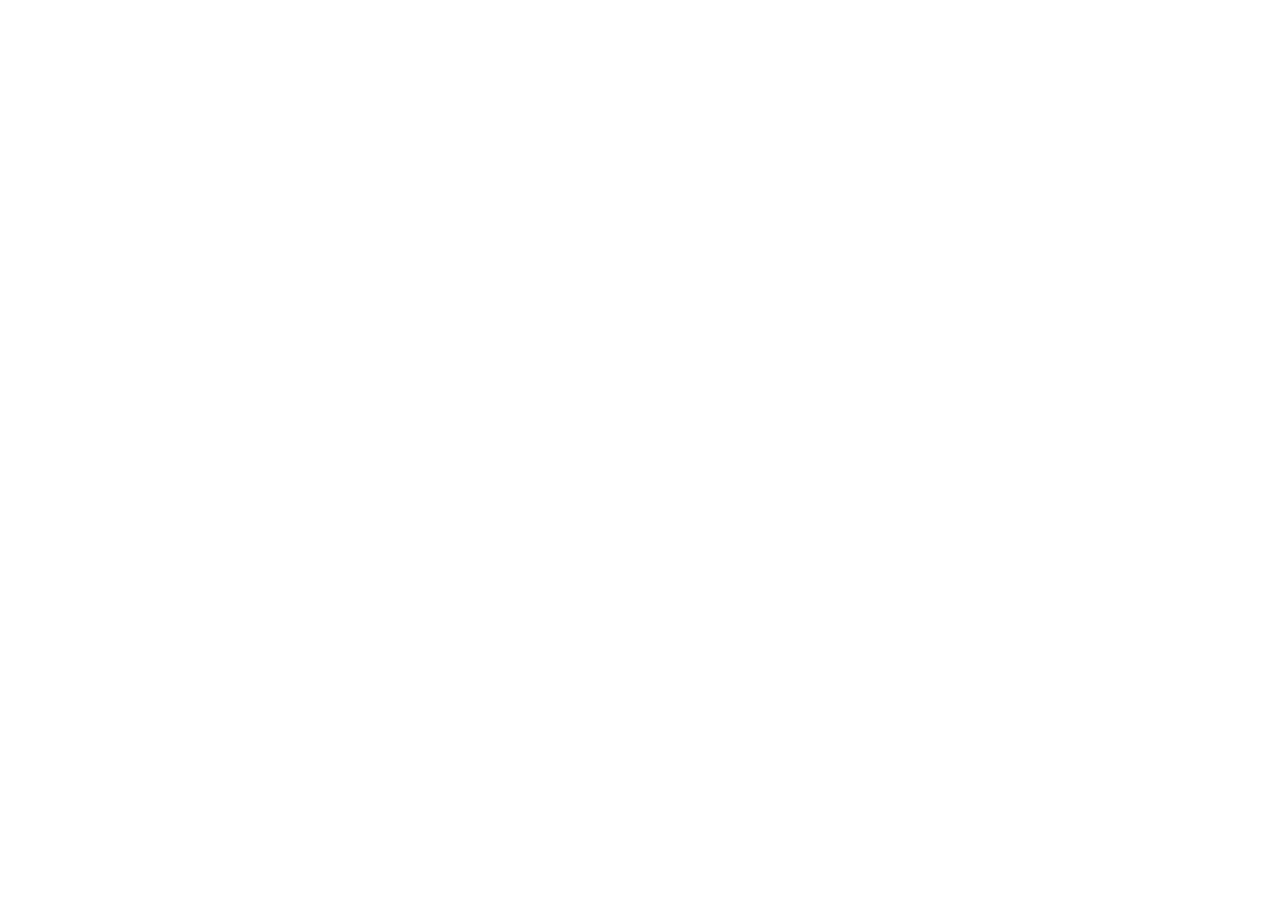
==== commit 0045c975: "El curso de eutonía pasa a estudiodemovimiento.com: acá quedan solo las redirecciones Co-Authored-By" ====
--- a/curso-eutonia-aplicada/index.html
+++ b/curso-eutonia-aplicada/index.html
@@ -6,15 +6,15 @@
 <meta name="description" content="Curso presencial de eutonía aplicada con Milagro Ortiz: ocho semanas de presencia, tono justo y movimiento.">
 <meta name="viewport" content="width=device-width, initial-scale=1">
 <meta name="robots" content="index, follow, max-image-preview:large">
-<link rel="canonical" href="https://estudiodemovimiento.es/curso-eutonia-aplicada/">
+<link rel="canonical" href="https://estudiodemovimiento.com/curso-eutonia-aplicada/">
 <meta property="og:type" content="website">
 <meta property="og:locale" content="es_ES">
 <meta property="og:site_name" content="Estudio de Movimiento · Milagro Ortiz">
 <meta property="og:title" content="Eutonía aplicada · Curso de 8 semanas con Milagro Ortiz">
 <meta property="og:description" content="Presencia, tono justo y un movimiento que nace de adentro. Curso presencial en el Estudio de Movimiento, Tenerife. Ocho plazas.">
-<meta property="og:url" content="https://estudiodemovimiento.es/curso-eutonia-aplicada/">
-<meta property="og:image" content="https://estudiodemovimiento.es/curso-eutonia-aplicada/og.jpg">
-<meta property="og:image:secure_url" content="https://estudiodemovimiento.es/curso-eutonia-aplicada/og.jpg">
+<meta property="og:url" content="https://estudiodemovimiento.com/curso-eutonia-aplicada/">
+<meta property="og:image" content="https://estudiodemovimiento.com/curso-eutonia-aplicada/og.jpg">
+<meta property="og:image:secure_url" content="https://estudiodemovimiento.com/curso-eutonia-aplicada/og.jpg">
 <meta property="og:image:type" content="image/jpeg">
 <meta property="og:image:width" content="1200">
 <meta property="og:image:height" content="630">
@@ -22,417 +22,10 @@
 <meta name="twitter:card" content="summary_large_image">
 <meta name="twitter:title" content="Eutonía aplicada · Curso de 8 semanas con Milagro Ortiz">
 <meta name="twitter:description" content="Presencia, tono justo y un movimiento que nace de adentro. Curso presencial en el Estudio de Movimiento, Tenerife. Ocho plazas.">
-<meta name="twitter:image" content="https://estudiodemovimiento.es/curso-eutonia-aplicada/og.jpg">
-<link rel="preconnect" href="https://fonts.googleapis.com">
-<link rel="preconnect" href="https://fonts.gstatic.com" crossorigin>
-<link href="https://fonts.googleapis.com/css2?family=Cormorant+Garamond:ital,wght@0,300;0,400;0,500;1,300;1,400&family=Jost:wght@300;400;500&display=swap" rel="stylesheet">
-<link rel="stylesheet" href="estilos.css?v=1">
+<meta name="twitter:image" content="https://estudiodemovimiento.com/curso-eutonia-aplicada/og.jpg">
+<meta http-equiv="refresh" content="0; url=https://estudiodemovimiento.com/curso-eutonia-aplicada/">
 </head>
-<body>
-
-<svg width="0" height="0" style="position:absolute" aria-hidden="true">
-  <defs>
-    <filter id="brillo" x="-60%" y="-60%" width="220%" height="220%">
-      <feGaussianBlur stdDeviation="3.2" result="b"/>
-      <feMerge><feMergeNode in="b"/><feMergeNode in="b"/><feMergeNode in="SourceGraphic"/></feMerge>
-    </filter>
-  </defs>
-</svg>
-
-<header>
-  <a class="marca" href="#arriba" aria-label="Estudio de Movimiento">
-    <span>Estudio de Movimiento</span>
-  </a>
-  <div class="der">
-    <button class="sonido" id="sonido" aria-pressed="false" aria-label="Activar o apagar el sonido"><i><b></b><b></b><b></b><b></b></i><span>Sonido</span></button>
-    <a class="eutonia" href="#sesiones">Euton<b>IA</b></a>
-  </div>
-</header>
-
-<main id="arriba">
-
-<!-- =================== HÉROE =================== -->
-<div class="heroe">
-  <canvas id="tono" aria-hidden="true"></canvas>
-  <a class="banderin" id="banderin" href="#arriba" aria-label="Estudio de Movimiento"><span style="--i:0">E</span><span style="--i:1">S</span><span style="--i:2">T</span><span style="--i:3">U</span><span style="--i:4">D</span><span style="--i:5">I</span><span style="--i:6">O</span><span class="hueco"></span><span style="--i:7">D</span><span style="--i:8">E</span><span class="hueco"></span><span class="st" style="--i:9">M</span><span class="st" style="--i:10">O</span><span class="st" style="--i:11">V</span><span class="st" style="--i:12">I</span><span class="st" style="--i:13">M</span><span class="st" style="--i:14">I</span><span class="st" style="--i:15">E</span><span class="st" style="--i:16">N</span><span class="st" style="--i:17">T</span><span class="st" style="--i:18">O</span></a>
-  <div class="caja">
-    <p class="rot sube">Curso presencial · ocho semanas · con Milagro Ortiz</p>
-    <h1 class="sube">Eutonía <i>aplicada</i></h1>
-    <p class="sub sube">Presencia, <em class="lav">tono justo</em> y un movimiento que nace de adentro. Sin gimnasia, sin forzar: sintiendo.</p>
-    <div class="datos sube">
-      <div><b>8</b>semanas</div>
-      <div><b>2 h 30</b>cada sesión</div>
-      <div><b>8</b>plazas</div>
-      <div><b>20 h</b>con certificado</div>
-      <div><b>Tenerife</b>en el estudio</div>
-    </div>
-    <button class="invita sube" id="invita">Escuchar la página</button>
-    <span class="sello" id="sello" title="Milagro Ortiz">
-      <svg viewBox="-60 -60 720 699" role="img" aria-label="Emblema de Milagro Ortiz">
-        <defs>
-          <mask id="mLila" maskUnits="userSpaceOnUse" x="-60" y="-60" width="720" height="699"><path class="pm pl" d="M277.2,29 A262,262 0 1 0 550.6,366.6" pathLength="1" fill="none" stroke="#fff" stroke-width="190"/></mask>
-          <mask id="mOro" maskUnits="userSpaceOnUse" x="-60" y="-60" width="720" height="699"><path class="pm po" d="M52.3,204.7 A262,262 0 1 1 322.8,551" pathLength="1" fill="none" stroke="#fff" stroke-width="190"/></mask>
-          <linearGradient id="gFirma" x1="0" x2="1"><stop offset="0" stop-color="#fff"/><stop offset=".8" stop-color="#fff"/><stop offset="1" stop-color="#fff" stop-opacity="0"/></linearGradient>
-          <mask id="mFirma" maskUnits="userSpaceOnUse" x="0" y="225" width="600" height="130"><rect class="fm" x="30" y="228" width="660" height="124" fill="url(#gFirma)"/></mask>
-        </defs>
-        <circle class="pulso" cx="300" cy="290" r="262"/><circle class="pulso b" cx="300" cy="290" r="262"/>
-        <g class="giro gl"><image href="img/arco-lila.png" width="600" height="579" mask="url(#mLila)"/></g>
-        <g class="giro go"><image href="img/arco-oro.png" width="600" height="579" mask="url(#mOro)"/></g>
-        <image href="img/firma-oro.png" x="48" y="248.4" width="504" height="82.3" mask="url(#mFirma)"/>
-        <g class="punta tl"><circle r="8"/><circle r="5"/><circle r="3"/></g>
-        <g class="punta to"><circle r="8"/><circle r="5"/><circle r="3"/></g>
-      </svg>
-    </span>
-  </div>
-  <span class="baja"></span>
-</div>
-
-<!-- =================== PROMESA =================== -->
-<section class="promesa" id="promesa">
-  <div class="ancho">
-    <blockquote class="ver">«Mediante el movimiento que se practica en la eutonía desarrollamos <b>el mundo interior, la presencia y la belleza</b>.»
-      <cite class="rot">Gerda Alexander · «La eutonía»</cite>
-    </blockquote>
-    <svg id="linea" viewBox="0 0 1400 220" preserveAspectRatio="none" aria-hidden="true">
-      <polyline id="trazo" fill="none" stroke="#C9B6E4" stroke-width="2" stroke-linejoin="round" stroke-linecap="round" filter="url(#brillo)" vector-effect="non-scaling-stroke"/>
-    </svg>
-    <div class="polos"><span class="rot">La tensión que sobra</span><span class="rot lav">El tono justo</span></div>
-
-    <div class="dos">
-      <div class="ver">
-        <span class="rot">Qué es</span>
-        <p><em>Eu</em>, armonía. <em>Tonos</em>, tensión. La eutonía, creada por Gerda Alexander, te enseña a encontrar en cada momento la tensión exacta que pide lo que haces: ni rigidez ni flojedad. Lo demás es esfuerzo que te sobra.</p>
-      </div>
-      <div class="ver">
-        <span class="rot">Para quién</span>
-        <p>Para cualquier persona. No hace falta experiencia, ni flexibilidad, ni estar en forma. Y si ya conoces la eutonía, para ir más hondo. Como dice Milagro: está pensada <em class="lav">«no para el profesional, sino para la persona»</em>.</p>
-      </div>
-      <div class="ver">
-        <span class="rot">Cómo</span>
-        <p>En grupo pequeño y en presencia, porque aquí se trabaja con los otros: el suelo, los objetos, el contacto. Ocho de cada diez minutos son experiencia. La teoría llega después de haberlo sentido.</p>
-      </div>
-    </div>
-  </div>
-</section>
-
-<!-- =================== SESIONES =================== -->
-<section class="sesiones" id="sesiones">
-  <div class="ancho">
-    <div class="cab ver">
-      <h2>Ocho semanas,<br><i>ocho descubrimientos</i></h2>
-      <p>Cada sesión despierta un principio de la eutonía. Ninguno falta. Y cada uno se apoya en el anterior.</p>
-    </div>
-
-    <!-- 1 -->
-    <article class="sesion" id="s1">
-      <div class="escena ver" data-pie="piel · tacto · pasividad">
-        <svg class="e" viewBox="0 0 400 260" aria-hidden="true">
-          <line class="f" x1="30" y1="211" x2="370" y2="211"/>
-          <path class="onda" d="M60,211 A140,22 0 0 0 340,211"/><path class="onda" d="M60,211 A140,22 0 0 0 340,211"/><path class="onda" d="M60,211 A140,22 0 0 0 340,211"/>
-          <circle class="l" cx="80" cy="192" r="13"/>
-          <path class="l" d="M95,196 L192,200 L262,198 L330,202 L337,187"/>
-          <path class="l" d="M106,197 L152,205 L198,206"/>
-          <path class="g piel" pathLength="1" d="M58,192 C58,166 94,166 103,179 C150,179 205,183 262,181 C300,181 320,178 340,169 C353,170 354,194 347,205 C342,211 322,209 300,209 L84,209 C64,209 58,202 58,192 Z"/>
-          <circle class="gd" r="3.6"><animateMotion dur="7s" repeatCount="indefinite" calcMode="linear" keyPoints="0;1;1" keyTimes="0;.85;1" path="M58,192 C58,166 94,166 103,179 C150,179 205,183 262,181 C300,181 320,178 340,169 C353,170 354,194 347,205 C342,211 322,209 300,209 L84,209 C64,209 58,202 58,192 Z"/></circle>
-          <g class="peso" fill="none" stroke="#C9B6E4" stroke-width="1.4" stroke-linecap="round">
-            <path d="M75,222 l5,5 l5,-5"/><path d="M140,222 l5,5 l5,-5"/><path d="M190,222 l5,5 l5,-5"/><path d="M325,222 l5,5 l5,-5"/>
-          </g>
-        </svg>
-      </div>
-      <div class="texto ver">
-        <span class="num">1</span>
-        <h3>La piel y el peso<i>El despertar del descanso consciente</i></h3>
-        <p>Tu piel es el borde donde terminas tú y empieza el mundo. La despertamos entera, y dejas que el suelo te sostenga.</p>
-        <span class="rot">Primera semana</span>
-      </div>
-    </article>
-
-    <!-- 2 -->
-    <article class="sesion" id="s2">
-      <div class="escena ver" data-pie="espacio interno · volumen">
-        <svg class="e" viewBox="0 0 400 260" aria-hidden="true">
-          <line class="f" x1="30" y1="216" x2="370" y2="216"/>
-          <g class="respira">
-            <circle class="l" cx="200" cy="62" r="14"/>
-            <path class="l" d="M176,92 C166,118 168,160 178,188 M224,92 C234,118 232,160 222,188 M176,92 C186,84 214,84 224,92"/>
-            <path class="l" d="M178,188 C150,186 132,198 138,214 M222,188 C250,186 268,198 262,214 M150,214 C170,202 190,204 200,210 C210,204 230,202 250,214"/>
-            <g class="g" style="stroke-width:1.3">
-              <ellipse cx="200" cy="124" rx="19" ry="24"><animate attributeName="rx" values="19;2;19" dur="5s" repeatCount="indefinite"/></ellipse>
-              <ellipse cx="200" cy="124" rx="19" ry="24"><animate attributeName="ry" values="24;3;24" dur="7s" repeatCount="indefinite"/></ellipse>
-              <ellipse cx="200" cy="124" rx="19" ry="24" opacity=".45"/>
-              <ellipse cx="200" cy="170" rx="17" ry="11"><animate attributeName="rx" values="17;2;17" dur="6s" repeatCount="indefinite"/></ellipse>
-              <ellipse cx="200" cy="170" rx="17" ry="11"><animate attributeName="ry" values="11;1.5;11" dur="4.4s" repeatCount="indefinite"/></ellipse>
-              <ellipse cx="200" cy="170" rx="17" ry="11" opacity=".45"/>
-              <circle cx="200" cy="62" r="7"><animate attributeName="r" values="4;9;4" dur="5.5s" repeatCount="indefinite"/></circle>
-            </g>
-            <circle class="gd" r="2"><animateMotion dur="5s" repeatCount="indefinite" path="M181,124 a19,24 0 1,0 38,0 a19,24 0 1,0 -38,0"/></circle>
-            <circle class="gd" r="1.6"><animateMotion dur="6.5s" repeatCount="indefinite" path="M217,170 a17,11 0 1,1 -34,0 a17,11 0 1,1 34,0"/></circle>
-          </g>
-        </svg>
-      </div>
-      <div class="texto ver">
-        <span class="num">2</span>
-        <h3>Habitar el interior<i>Volumen y tres dimensiones</i></h3>
-        <p>Tu cuerpo no es una superficie: tiene volumen. Lo recorres por dentro, y la respiración se suelta sola.</p>
-        <span class="rot">Segunda semana</span>
-      </div>
-    </article>
-
-    <!-- 3 -->
-    <article class="sesion" id="s3">
-      <div class="escena ver" data-pie="conciencia de los huesos">
-        <svg class="e" viewBox="0 0 400 260" aria-hidden="true">
-          <line class="f" x1="30" y1="217" x2="370" y2="217"/>
-          <g fill="none" stroke-width="2.6" stroke-linecap="round" stroke-linejoin="round">
-            <g class="hueso b1"><path d="M186,188 L185,213 L175,216"/><path d="M214,188 L215,213 L225,216"/></g>
-            <g class="hueso b2"><path d="M190,158 L186,184"/><path d="M210,158 L214,184"/><circle cx="186" cy="186" r="2"/><circle cx="214" cy="186" r="2"/></g>
-            <g class="hueso b3"><path d="M184,152 C178,141 196,139 200,149 C204,139 222,141 216,152 C213,161 204,160 200,155 C196,160 187,161 184,152 Z"/></g>
-            <g class="hueso b4"><path d="M200,82 L200,146" stroke-dasharray=".1 6.2" stroke-width="5"/>
-              <path d="M200,96 C186,93 176,98 178,106 M200,105 C185,102 175,107 177,115 M200,114 C186,111 177,116 179,124 M200,123 C188,121 181,125 183,131" stroke-width="1.8"/>
-              <path d="M200,96 C214,93 224,98 222,106 M200,105 C215,102 225,107 223,115 M200,114 C214,111 223,116 221,124 M200,123 C212,121 219,125 217,131" stroke-width="1.8"/></g>
-            <g class="hueso b5"><path d="M200,86 L175,90 M200,86 L225,90"/><path d="M174,92 L168,124 M168,128 L164,156"/><path d="M226,92 L232,124 M232,128 L236,156"/><circle cx="168" cy="126" r="1.6"/><circle cx="232" cy="126" r="1.6"/></g>
-            <g class="hueso b6"><circle cx="200" cy="62" r="13"/><path d="M192,71 C196,78 204,78 208,71"/></g>
-          </g>
-          <path class="m cana" d="M118,240 L170,218"/>
-          <circle class="toque" cx="178" cy="216" r="6"/>
-        </svg>
-      </div>
-      <div class="texto ver">
-        <span class="num">3</span>
-        <h3>El sostén profundo<i>Despertar la estructura ósea</i></h3>
-        <p>Los huesos sostienen; los músculos descansan. Un toque en el talón y la vibración te recorre hasta la cabeza. Aprendes a confiar en tu esqueleto.</p>
-        <span class="rot">Tercera semana</span>
-      </div>
-    </article>
-
-    <!-- 4 -->
-    <article class="sesion" id="s4">
-      <div class="escena ver" data-pie="micromovimientos · intención">
-        <svg class="e" viewBox="0 0 400 260" aria-hidden="true">
-          <circle class="t gira" cx="206" cy="132" r="62" stroke-dasharray="2 9"/>
-          <circle class="g espacio" cx="206" cy="132" r="16" style="stroke-width:1"/><circle class="g espacio" cx="206" cy="132" r="16" style="stroke-width:1"/><circle class="g espacio" cx="206" cy="132" r="16" style="stroke-width:1"/>
-          <g>
-            <path d="M92,42 L186,116" stroke="#F5F1EA" stroke-width="22" stroke-linecap="round"/><path d="M92,42 L186,116" stroke="#121114" stroke-width="17.5" stroke-linecap="round"/>
-            <circle cx="190" cy="119" r="15" fill="#121114" stroke="#F5F1EA" stroke-width="2.2"/>
-          </g>
-          <g class="tibia">
-            <path d="M226,148 L318,222" stroke="#F5F1EA" stroke-width="20" stroke-linecap="round"/><path d="M226,148 L318,222" stroke="#121114" stroke-width="15.5" stroke-linecap="round"/>
-            <path class="l" d="M208,150 C214,138 232,136 240,146"/>
-          </g>
-          <circle class="gd" cx="206" cy="134" r="2.4"><animate attributeName="r" values="1.5;4;1.5" dur="3s" repeatCount="indefinite"/></circle>
-        </svg>
-      </div>
-      <div class="texto ver">
-        <span class="num">4</span>
-        <h3>Espacio en las articulaciones<i>La micro-movilidad</i></h3>
-        <p>Movimientos tan pequeños que casi no se ven. Con ellos, cada articulación recupera su espacio y los tejidos vuelven a deslizarse.</p>
-        <span class="rot">Cuarta semana</span>
-      </div>
-    </article>
-
-    <!-- 5 -->
-    <article class="sesion" id="s5">
-      <div class="escena ver" data-pie="empuje · transporte">
-        <svg class="e" viewBox="0 0 400 260" aria-hidden="true">
-          <line class="f" x1="30" y1="216" x2="370" y2="216"/>
-          <g class="crece">
-            <circle class="l" cx="200" cy="62" r="13"/>
-            <path class="l" d="M200,78 L200,150 M178,90 L222,90 M186,150 L214,150"/>
-            <path class="l" d="M188,150 L186,183 L185,214 M212,150 L214,183 L215,214"/>
-            <path class="l" d="M178,90 L172,122 L170,152 M222,90 L228,122 L230,152"/>
-            <path class="g sube5" pathLength="1" d="M185,214 L186,183 L188,150 L200,146 L200,78 L200,22"/>
-            <path class="g sube5" pathLength="1" d="M215,214 L214,183 L212,150 L200,146 L200,78 L200,22"/>
-          </g>
-          <circle class="g corona" cx="200" cy="34" r="9" style="stroke-width:1"/>
-          <g class="empuja" fill="none" stroke="#C08A4E" stroke-width="1.6" stroke-linecap="round">
-            <path d="M178,224 l7,7 l7,-7"/><path d="M208,224 l7,7 l7,-7"/>
-          </g>
-        </svg>
-      </div>
-      <div class="texto ver">
-        <span class="num">5</span>
-        <h3>La fuerza sin esfuerzo<i>El empuje y el transporte</i></h3>
-        <p>Empujas el suelo y el suelo te devuelve hacia arriba, hueso a hueso. Tu columna se endereza sola y tú te sientes más ligero.</p>
-        <span class="rot">Quinta semana</span>
-      </div>
-    </article>
-
-    <!-- 6 -->
-    <article class="sesion" id="s6">
-      <div class="escena ver" data-pie="posiciones de control">
-        <svg class="e" viewBox="0 0 400 260" aria-hidden="true">
-          <line class="f" x1="30" y1="216" x2="370" y2="216"/>
-          <!-- posturas: talones · pliegue · cuclillas -->
-          <circle class="l" r="13" cx="170" cy="88">
-            <animate attributeName="cx" dur="12s" repeatCount="indefinite" values="170;170;262;262;170;170;206;206;170" keyTimes="0;.14;.25;.42;.53;.6;.72;.9;1" calcMode="spline" keySplines=".4 0 .2 1;.4 0 .2 1;.4 0 .2 1;.4 0 .2 1;.4 0 .2 1;.4 0 .2 1;.4 0 .2 1;.4 0 .2 1"/>
-            <animate attributeName="cy" dur="12s" repeatCount="indefinite" values="88;88;196;196;88;88;92;92;88" keyTimes="0;.14;.25;.42;.53;.6;.72;.9;1" calcMode="spline" keySplines=".4 0 .2 1;.4 0 .2 1;.4 0 .2 1;.4 0 .2 1;.4 0 .2 1;.4 0 .2 1;.4 0 .2 1;.4 0 .2 1"/>
-          </circle>
-          <path class="l" d="M168,104 L162,192 L222,212 L152,213">
-            <animate attributeName="d" dur="12s" repeatCount="indefinite" keyTimes="0;.14;.25;.42;.53;.6;.72;.9;1" calcMode="spline" keySplines=".4 0 .2 1;.4 0 .2 1;.4 0 .2 1;.4 0 .2 1;.4 0 .2 1;.4 0 .2 1;.4 0 .2 1;.4 0 .2 1"
-              values="M168,104 L162,192 L222,212 L152,213;M168,104 L162,192 L222,212 L152,213;M246,186 L166,186 L222,212 L152,213;M246,186 L166,186 L222,212 L152,213;M168,104 L162,192 L222,212 L152,213;M168,104 L162,192 L222,212 L152,213;M202,108 L176,186 L232,166 L204,213;M202,108 L176,186 L232,166 L204,213;M168,104 L162,192 L222,212 L152,213"/>
-          </path>
-          <path class="l" d="M168,112 L180,150 L204,190">
-            <animate attributeName="d" dur="12s" repeatCount="indefinite" keyTimes="0;.14;.25;.42;.53;.6;.72;.9;1" calcMode="spline" keySplines=".4 0 .2 1;.4 0 .2 1;.4 0 .2 1;.4 0 .2 1;.4 0 .2 1;.4 0 .2 1;.4 0 .2 1;.4 0 .2 1"
-              values="M168,112 L180,150 L204,190;M168,112 L180,150 L204,190;M240,190 L276,204 L312,211;M240,190 L276,204 L312,211;M168,112 L180,150 L204,190;M168,112 L180,150 L204,190;M202,116 L232,128 L262,136;M202,116 L232,128 L262,136;M168,112 L180,150 L204,190"/>
-          </path>
-          <path class="g" style="stroke-width:1.2" d="M168,104 L162,192" opacity=".9">
-            <animate attributeName="d" dur="12s" repeatCount="indefinite" keyTimes="0;.14;.25;.42;.53;.6;.72;.9;1" calcMode="spline" keySplines=".4 0 .2 1;.4 0 .2 1;.4 0 .2 1;.4 0 .2 1;.4 0 .2 1;.4 0 .2 1;.4 0 .2 1;.4 0 .2 1"
-              values="M168,104 L162,192;M168,104 L162,192;M246,186 L166,186;M246,186 L166,186;M168,104 L162,192;M168,104 L162,192;M202,108 L176,186;M202,108 L176,186;M168,104 L162,192"/>
-          </path>
-        </svg>
-      </div>
-      <div class="texto ver">
-        <span class="num">6</span>
-        <h3>Escucha y límites<i>Las posiciones de autoobservación</i></h3>
-        <p>Posturas sencillas, las de un niño que juega, para saber dónde estás hoy. No se fuerza nada: se observa, y el cuerpo se regula.</p>
-        <span class="rot">Sexta semana</span>
-      </div>
-    </article>
-
-    <!-- 7 -->
-    <article class="sesion" id="s7">
-      <div class="escena ver" data-pie="contacto">
-        <svg class="e" viewBox="0 0 400 260" aria-hidden="true">
-          <line class="f" x1="30" y1="216" x2="370" y2="216"/>
-          <circle class="aura" cx="122" cy="132" r="66" style="transform-origin:122px 132px"/><circle class="aura b" cx="122" cy="132" r="66" style="transform-origin:122px 132px"/>
-          <circle class="aura" cx="278" cy="132" r="66" style="transform-origin:278px 132px;animation-delay:1.2s"/><circle class="aura b" cx="278" cy="132" r="66" style="transform-origin:278px 132px;animation-delay:3.7s"/>
-          <g>
-            <circle class="l" cx="122" cy="62" r="13"/>
-            <path class="l" d="M122,78 L122,150 M100,90 L144,90 M108,150 L136,150 M110,150 L108,183 L107,214 M134,150 L136,183 L137,214 M100,90 L94,122 L92,152"/>
-            <path class="l" d="M144,90 L162,106 L178,110"/>
-          </g>
-          <g>
-            <circle class="l" cx="278" cy="62" r="13"/>
-            <path class="l" d="M278,78 L278,150 M256,90 L300,90 M264,150 L292,150 M266,150 L264,183 L263,214 M290,150 L292,183 L293,214 M300,90 L306,122 L308,152"/>
-            <path class="l" d="M256,90 L238,106 L222,110"/>
-          </g>
-          <path class="m" d="M178,110 L222,110"/>
-          <path d="M190,106 v8 M210,106 v8" stroke="#101010" stroke-width="1.2"/>
-          <circle class="gd" r="3"><animateMotion dur="2.6s" repeatCount="indefinite" path="M122,90 L144,90 L162,106 L178,110 L222,110 L238,106 L256,90 L278,90"/></circle>
-          <circle class="gd" r="2.2" opacity=".8"><animateMotion dur="2.6s" begin="1.3s" repeatCount="indefinite" path="M278,90 L256,90 L238,106 L222,110 L178,110 L162,106 L144,90 L122,90"/></circle>
-        </svg>
-      </div>
-      <div class="texto ver">
-        <span class="num">7</span>
-        <h3>La presencia compartida<i>El contacto con el mundo</i></h3>
-        <p>Tocar y dejarse tocar: una caña de bambú, un compañero, el espacio que te rodea. Llegas al otro sin perderte a ti.</p>
-        <span class="rot">Séptima semana</span>
-      </div>
-    </article>
-
-    <!-- 8 -->
-    <article class="sesion" id="s8">
-      <div class="escena ver" data-pie="movimiento eutónico">
-        <svg class="e" viewBox="0 0 400 260" aria-hidden="true">
-          <line class="f" x1="30" y1="216" x2="370" y2="216"/>
-          <path class="estela c" pathLength="1" d="M34,196 C110,96 180,250 252,150 C300,84 340,120 372,56"/>
-          <path class="estela b" pathLength="1" d="M132,40 C82,76 92,128 122,112 C150,96 150,60 170,30 C200,10 220,14 232,30 C250,56 300,60 262,36"/>
-          <path class="estela" pathLength="1" d="M270,128 C318,96 300,50 262,36 C230,24 210,60 244,66 C276,72 300,84 280,90"/>
-          <path class="l" d="M188,152 L186,183 L185,214"/>
-          <path class="l" d="M212,152 L216,183 L215,214">
-            <animate attributeName="d" dur="8s" repeatCount="indefinite" calcMode="spline" keyTimes="0;.25;.5;.75;1" keySplines=".4 0 .2 1;.4 0 .2 1;.4 0 .2 1;.4 0 .2 1"
-              values="M212,152 L216,183 L215,214;M212,152 L238,174 L254,202;M212,152 L216,183 L215,214;M212,152 L230,182 L246,210;M212,152 L216,183 L215,214"/>
-          </path>
-          <g class="mece">
-            <path class="l" d="M186,152 L214,152 M200,152 L200,78 M178,92 L222,92"/>
-            <circle class="l" cx="200" cy="62" r="13"/>
-            <path class="l" d="M178,92 L150,70 L132,40">
-              <animate attributeName="d" dur="8s" repeatCount="indefinite" calcMode="spline" keyTimes="0;.25;.5;.75;1" keySplines=".4 0 .2 1;.4 0 .2 1;.4 0 .2 1;.4 0 .2 1"
-                values="M178,92 L150,70 L132,40;M178,92 L148,104 L120,112;M178,92 L158,62 L170,30;M178,92 L150,110 L140,140;M178,92 L150,70 L132,40"/>
-            </path>
-            <path class="l" d="M222,92 L246,112 L270,128">
-              <animate attributeName="d" dur="8s" repeatCount="indefinite" calcMode="spline" keyTimes="0;.25;.5;.75;1" keySplines=".4 0 .2 1;.4 0 .2 1;.4 0 .2 1;.4 0 .2 1"
-                values="M222,92 L246,112 L270,128;M222,92 L240,66 L262,36;M222,92 L244,62 L232,30;M222,92 L250,96 L280,90;M222,92 L246,112 L270,128"/>
-            </path>
-          </g>
-        </svg>
-      </div>
-      <div class="texto ver">
-        <span class="num">8</span>
-        <h3>El movimiento eutónico<i>Agilidad, fluidez y libertad</i></h3>
-        <p>Todo lo anterior, junto y en movimiento. Dibujas en el espacio con tu cuerpo entero: ágil, fluido, tuyo.</p>
-        <span class="rot">Octava semana</span>
-      </div>
-    </article>
-  </div>
-</section>
-
-<!-- =================== SESIÓN TIPO =================== -->
-<section class="tipo" id="tipo">
-  <div class="ancho">
-    <h2 class="ver">Dos horas y media <i>para sentir</i></h2>
-    <div class="barra ver" id="barra">
-      <div style="flex-grow:15"></div><div style="flex-grow:60"></div><div style="flex-grow:10"></div><div style="flex-grow:35"></div><div class="pal" style="flex-grow:30"></div>
-    </div>
-    <div class="leyenda">
-      <div style="flex-grow:15"><small>15 MIN</small>Llegar al suelo</div>
-      <div style="flex-grow:60"><small>60 MIN</small>Explorar: piel, huesos, espacio</div>
-      <div style="flex-grow:10"><small>10</small>Pausa</div>
-      <div style="flex-grow:35"><small>35 MIN</small>Moverse</div>
-      <div style="flex-grow:30"><small class="lav">30 MIN</small>Compartir y entender</div>
-    </div>
-    <div class="ochenta">
-      <div class="ver"><b>80<sup>%</sup></b><p>Experiencia. En el suelo, de pie, solo, en pareja, en grupo. Con bambúes, pelotas y tus propias manos.</p></div>
-      <div class="ver"><b>20<sup>%</sup></b><p>Palabras. Las justas, en lenguaje sencillo y siempre después de haberlo vivido.</p></div>
-    </div>
-  </div>
-</section>
-
-<!-- =================== DESPUÉS =================== -->
-<section class="despues" id="despues">
-  <div class="ancho">
-    <span class="rot lav ver">La teoría</span>
-    <blockquote class="ver">«No antes,<br><span>sino después.»</span></blockquote>
-    <p class="ver">Durante el curso no hay apuntes. Primero va tu experiencia, sin ideas que te digan lo que tendrías que sentir. Al terminar, te llevas todo.</p>
-    <div class="tres">
-      <div class="ver"><span class="rot lav">Al final</span><h4>El texto del curso</h4><p>Lo que viviste, sesión por sesión, con su base científica: el tono, los reflejos, la fascia, el cerebro que aprende.</p></div>
-      <div class="ver"><span class="rot lav">Para casa</span><h4>Imágenes y audios</h4><p>Algunas prácticas grabadas con la voz de Milagro, para repetirlas cuando quieras.</p></div>
-      <div class="ver"><span class="rot lav">Para tu camino</span><h4>Certificado de 20 horas</h4><p>De asistencia a un curso de eutonía. Si un día quieres formarte como eutonista, cuentan como prácticas.</p></div>
-    </div>
-  </div>
-</section>
-
-<!-- =================== PLAZAS =================== -->
-<section id="plazas">
-  <div class="ancho plazas">
-    <svg class="ver" viewBox="0 0 400 400" aria-hidden="true">
-      <circle cx="200" cy="200" r="150" fill="none" stroke="#D8D2C8" stroke-width=".6" stroke-dasharray="1 7" opacity=".5"/>
-      <g id="colchonetas"></g>
-      <text x="200" y="196" text-anchor="middle" font-family="Cormorant Garamond,serif" font-style="italic" font-weight="300" font-size="74" fill="#F5F1EA">8</text>
-      <text x="200" y="226" text-anchor="middle" font-family="Jost*,Jost,sans-serif" font-size="10" letter-spacing="4" fill="#C9B6E4">PLAZAS</text>
-    </svg>
-    <div class="ver">
-      <span class="rot">Grupo pequeño</span>
-      <h2>Un círculo de <i>ocho</i></h2>
-      <ul class="lista">
-        <li><span>Duración</span><span>8 semanas · una sesión por semana</span></li>
-        <li><span>Sesión</span><span>2 horas y media</span></li>
-        <li><span>Lugar</span><span>En el estudio · Tenerife</span></li>
-        <li><span>Imparte</span><span>Milagro Ortiz, eutonista</span></li>
-        <li><span>Fechas</span><span><em class="lav">por anunciar</em></span></li>
-        <li><span>Precio</span><span><em class="lav">por anunciar</em></span></li>
-      </ul>
-      <a class="boton" href="https://wa.me/34610584116?text=Hola%2C%20Milagro.%20Quiero%20una%20plaza%20en%20el%20curso%20de%20Euton%C3%ADa%20aplicada." target="_blank" rel="noopener">Quiero una plaza</a>
-    </div>
-  </div>
-</section>
-
-<!-- =================== EL LEMA =================== -->
-<section class="lema-sec" id="lema">
-  <canvas id="milagro" aria-hidden="true"></canvas>
-  <h2 class="oculto">Feel the Miracle</h2>
-  <p class="rot lav arriba">Estudio de Movimiento</p>
-  <p class="abajo">Lo que pasa en una sesión no se explica. <b>Se siente.</b></p>
-</section>
-
-</main>
-
-<footer>
-  <div class="emblema"><img class="anillo" src="img/anillo-lila-oro.png" alt=""><img class="nombre" src="img/firma-oro.png" alt="Milagro Ortiz"></div>
-  <p class="rot">Estudio de Movimiento · estudiodemovimiento.com</p>
-  <small>Música: «Feel the Miracle» · los dibujos y la música son código</small>
-</footer>
-
-<script src="guion.js?v=1"></script>
+<body style="background:#101010;color:#F5F1EA;font-family:Georgia,serif;text-align:center;padding:20vh 24px">
+<p>La página del curso está en <a style="color:#C9B6E4" href="https://estudiodemovimiento.com/curso-eutonia-aplicada/">estudiodemovimiento.com/curso-eutonia-aplicada</a></p>
 </body>
 </html>
